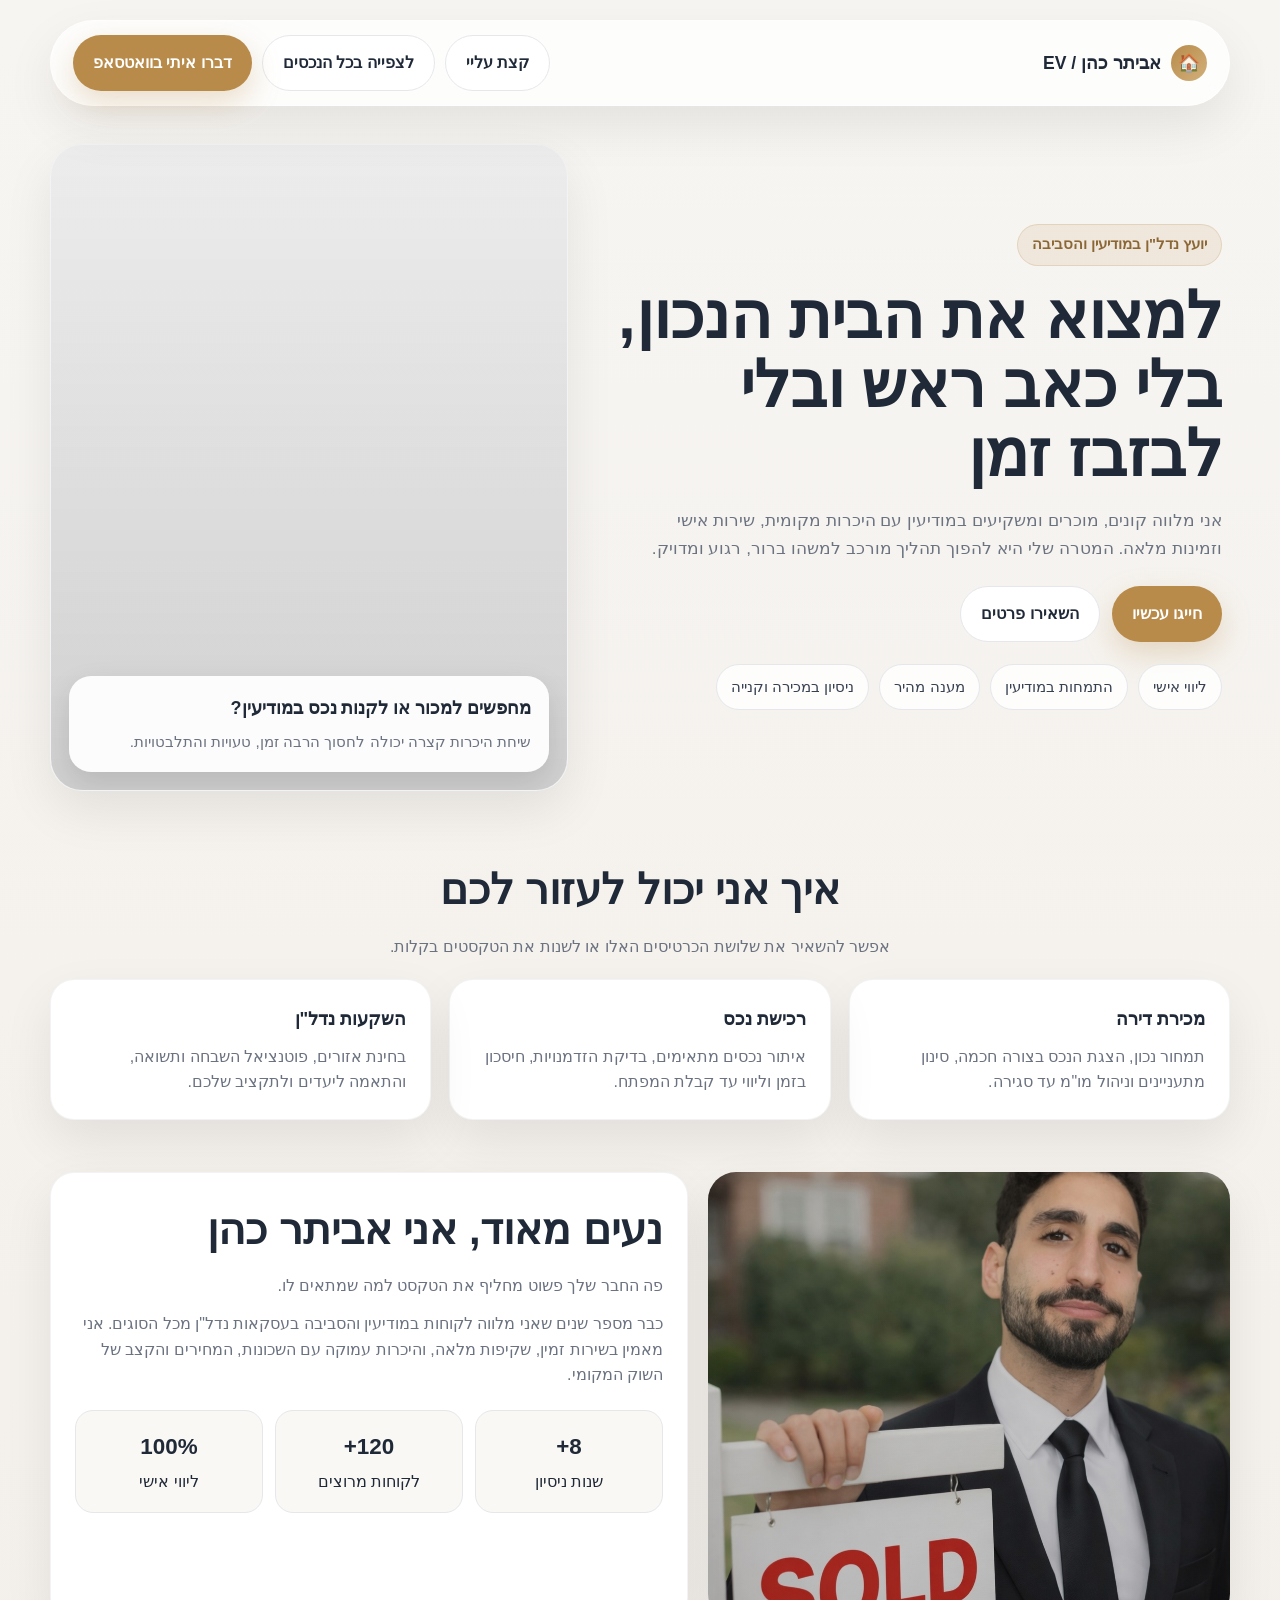
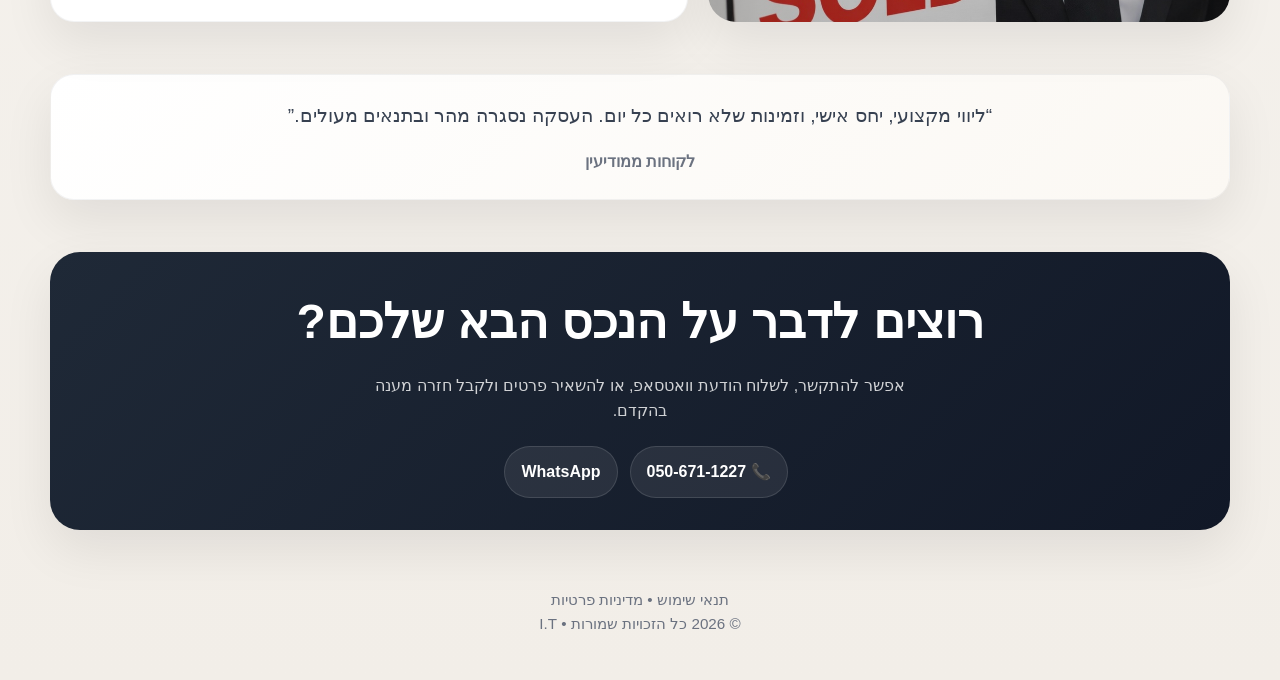
==== index.html @ f3e8a680 "Merge branch 'properties' "merge the properties page with his style"" ====
<!DOCTYPE html>
<html lang="he" dir="rtl">
<head>
  <link rel="stylesheet" href="styles.css">
  <meta charset="UTF-8" />
  <meta name="viewport" content="width=device-width, initial-scale=1.0" />
  <title>אביתר כהן מתווך נדל״ן במודיעין</title>
</head>
<body>
  <header class="topbar">
    <div class="container topbar-inner">
      <div class="brand">
        <div class="brand-badge">🏠</div>
        <span>אביתר כהן / EV</span>
      </div>
      <div class="top-actions">
        <a class="btn btn-secondary" href="#about">קצת עליי</a>
        <a class="btn btn-secondary" href="properties.html">לצפייה בכל הנכסים</a>
        <a class="btn btn-primary" href="https://wa.me/972506711227" target="_blank" rel="noopener">דברו איתי בוואטסאפ</a>
      </div>
    </div>
  </header>

  <main>
    <section class="hero">
      <div class="container hero-grid">
        <div class="hero-copy">
          <div class="eyebrow">יועץ נדל"ן במודיעין והסביבה</div>
          <h1>למצוא את הבית הנכון, בלי כאב ראש ובלי לבזבז זמן</h1>
          <p>
            אני מלווה קונים, מוכרים ומשקיעים במודיעין עם היכרות מקומית, שירות אישי וזמינות מלאה.
            המטרה שלי היא להפוך תהליך מורכב למשהו ברור, רגוע ומדויק.
          </p>
          <div class="hero-actions">
            <a class="btn btn-primary" href="tel:+972506711227">חייגו עכשיו</a>
            <a class="btn btn-secondary" href="#contact">השאירו פרטים</a>
          </div>
          <div class="quick-points">
            <div class="chip">ליווי אישי</div>
            <div class="chip">התמחות במודיעין</div>
            <div class="chip">מענה מהיר</div>
            <div class="chip">ניסיון במכירה וקנייה</div>
          </div>
        </div>

        <div class="hero-card">
          <div class="hero-image">
            <div class="floating-box">
              <strong>מחפשים למכור או לקנות נכס במודיעין?</strong>
              <span>שיחת היכרות קצרה יכולה לחסוך הרבה זמן, טעויות והתלבטויות.</span>
            </div>
          </div>
        </div>
      </div>
    </section>

    <section>
      <div class="container">
        <div class="section-title">
          <h2>איך אני יכול לעזור לכם</h2>
          <p>אפשר להשאיר את שלושת הכרטיסים האלו או לשנות את הטקסטים בקלות.</p>
        </div>
        <div class="cards-3">
          <div class="card">
            <h3>מכירת דירה</h3>
            <p>תמחור נכון, הצגת הנכס בצורה חכמה, סינון מתעניינים וניהול מו"מ עד סגירה.</p>
          </div>
          <div class="card">
            <h3>רכישת נכס</h3>
            <p>איתור נכסים מתאימים, בדיקת הזדמנויות, חיסכון בזמן וליווי עד קבלת המפתח.</p>
          </div>
          <div class="card">
            <h3>השקעות נדל"ן</h3>
            <p>בחינת אזורים, פוטנציאל השבחה ותשואה, והתאמה ליעדים ולתקציב שלכם.</p>
          </div>
        </div>
      </div>
    </section>

    <section id="about">
      <div class="container about">
        <div class="about-photo" aria-label="תמונה אישית של המתווך"></div>
        <div class="card">
          <div class="section-title" style="text-align:right; margin-bottom: 12px;">
            <h2>נעים מאוד, אני אביתר כהן</h2>
            <p>פה החבר שלך פשוט מחליף את הטקסט למה שמתאים לו.</p>
          </div>
          <p style="color: var(--muted); margin: 0;">
            כבר מספר שנים שאני מלווה לקוחות במודיעין והסביבה בעסקאות נדל"ן מכל הסוגים.
            אני מאמין בשירות זמין, שקיפות מלאה, והיכרות עמוקה עם השכונות, המחירים והקצב של השוק המקומי.
          </p>
          <div class="stats">
            <div class="stat">
              <strong>8+</strong>
              <span>שנות ניסיון</span>
            </div>
            <div class="stat">
              <strong>120+</strong>
              <span>לקוחות מרוצים</span>
            </div>
            <div class="stat">
              <strong>100%</strong>
              <span>ליווי אישי</span>
            </div>
          </div>
        </div>
      </div>
    </section>

    <section>
      <div class="container">
        <div class="card testimonial">
          <blockquote>
            “ליווי מקצועי, יחס אישי, וזמינות שלא רואים כל יום. העסקה נסגרה מהר ובתנאים מעולים.”
          </blockquote>
          <cite> לקוחות ממודיעין</cite>
        </div>
      </div>
    </section>

    <section id="contact">
      <div class="container">
        <div class="cta">
          <h2 style="margin:0; font-size: clamp(1.8rem, 4vw, 3rem);">רוצים לדבר על הנכס הבא שלכם?</h2>
          <p>
            אפשר להתקשר, לשלוח הודעת וואטסאפ, או להשאיר פרטים ולקבל חזרה מענה בהקדם.
          </p>
          <div class="contact-row">
            <a class="contact-pill" href="tel:+972506711227">📞 050-671-1227</a>
            <a class="contact-pill" href="https://wa.me/972506711227" target="_blank" rel="noopener"> WhatsApp</a>
            <a href="https://web.whatsapp.com/"><i class="bi bi-whatsapp"></i></a>
          </div>
        </div>
      </div>
    </section>
  </main>

  <footer>
    <div class="footer-links">
    <a href="terms.html">תנאי שימוש</a> • 
    <a href="privacy.html">מדיניות פרטיות</a>
  </div>
    © 2026 כל הזכויות שמורות • I.T
  </footer>
</body>
</html>
---- styles.css ----
:root {
      --bg: #f7f5f2;
      --surface: #ffffff;
      --text: #1f2937;
      --muted: #6b7280;
      --accent: #b88b4a;
      --accent-dark: #8b6736;
      --line: #e5e7eb;
      --shadow: 0 20px 50px rgba(0,0,0,0.08);
      --radius: 24px;
      --max: 1180px;
    }

    * { box-sizing: border-box; }

    body {
      margin: 0;
      font-family: Arial, Helvetica, sans-serif;
      background: linear-gradient(180deg, #f7f5f2 0%, #f2eee8 100%);
      color: var(--text);
      line-height: 1.6;
    }

    a { text-decoration: none; color: inherit; }
    img { max-width: 100%; display: block; }

    .container {
      width: min(calc(100% - 32px), var(--max));
      margin: 0 auto;
    }

    .topbar {
      padding: 20px 0;
    }

    .topbar-inner {
      background: rgba(255,255,255,0.75);
      backdrop-filter: blur(8px);
      border: 1px solid rgba(255,255,255,0.6);
      box-shadow: var(--shadow);
      border-radius: 999px;
      padding: 14px 22px;
      display: flex;
      align-items: center;
      justify-content: space-between;
      gap: 16px;
    }

    .brand {
      font-size: 1.1rem;
      font-weight: 700;
      display: flex;
      align-items: center;
      gap: 10px;
    }

    .brand-badge {
      width: 36px;
      height: 36px;
      border-radius: 50%;
      background: linear-gradient(135deg, var(--accent), #d2b07b);
      display: grid;
      place-items: center;
      color: white;
      font-weight: 700;
    }

    .top-actions {
      display: flex;
      gap: 10px;
      flex-wrap: wrap;
    }

    .btn {
      display: inline-flex;
      align-items: center;
      justify-content: center;
      border-radius: 999px;
      padding: 14px 20px;
      font-weight: 700;
      transition: 0.2s ease;
      border: none;
      cursor: pointer;
    }

    .btn-primary {
      background: var(--accent);
      color: white;
      box-shadow: 0 12px 30px rgba(184,139,74,0.28);
    }

    .btn-primary:hover { background: var(--accent-dark); }

    .btn-secondary {
      background: white;
      color: var(--text);
      border: 1px solid var(--line);
    }

    .hero {
      padding: 18px 0 40px;
    }

    .hero-grid {
      display: grid;
      grid-template-columns: 1.1fr 0.9fr;
      gap: 28px;
      align-items: center;
    }

    .hero-copy {
      padding: 24px 8px;
    }

    .eyebrow {
      display: inline-block;
      background: rgba(184,139,74,0.12);
      color: var(--accent-dark);
      border: 1px solid rgba(184,139,74,0.22);
      border-radius: 999px;
      padding: 8px 14px;
      font-size: 0.92rem;
      font-weight: 700;
      margin-bottom: 16px;
    }

    h1 {
      font-size: clamp(2.1rem, 5vw, 4.5rem);
      line-height: 1.08;
      margin: 0 0 18px;
    }

    .hero-copy p {
      font-size: 1.08rem;
      color: var(--muted);
      margin: 0 0 24px;
      max-width: 60ch;
    }

    .hero-actions {
      display: flex;
      gap: 12px;
      flex-wrap: wrap;
      margin-bottom: 22px;
    }

    .quick-points {
      display: flex;
      flex-wrap: wrap;
      gap: 10px;
    }

    .chip {
      background: rgba(255,255,255,0.85);
      border: 1px solid var(--line);
      border-radius: 999px;
      padding: 10px 14px;
      font-size: 0.95rem;
      color: #374151;
    }

    .hero-card {
      background: var(--surface);
      border-radius: 32px;
      overflow: hidden;
      box-shadow: var(--shadow);
      border: 1px solid rgba(17,24,39,0.05);
    }

    .hero-image {
      aspect-ratio: 4 / 5;
      background:
        linear-gradient(rgba(20,20,20,0.08), rgba(20,20,20,0.2)),
        url('https://images.unsplash.com/photo-1560518883-ce09059eeffa?auto=format&fit=crop&w=1200&q=80') center/cover;
      position: relative;
    }

    .floating-box {
      position: absolute;
      left: 18px;
      bottom: 18px;
      right: 18px;
      background: rgba(255,255,255,0.92);
      backdrop-filter: blur(8px);
      border-radius: 22px;
      padding: 18px;
      box-shadow: 0 12px 30px rgba(0,0,0,0.12);
    }

    .floating-box strong {
      display: block;
      font-size: 1.12rem;
      margin-bottom: 6px;
    }

    .floating-box span {
      color: var(--muted);
      font-size: 0.96rem;
    }

    section {
      padding: 26px 0;
    }

    .section-title {
      text-align: center;
      margin-bottom: 20px;
    }

    .section-title h2 {
      font-size: clamp(1.6rem, 4vw, 2.6rem);
      margin: 0 0 10px;
    }

    .section-title p {
      margin: 0;
      color: var(--muted);
    }

    .cards-3 {
      display: grid;
      grid-template-columns: repeat(3, 1fr);
      gap: 18px;
    }

    .card {
      background: var(--surface);
      border-radius: var(--radius);
      padding: 24px;
      border: 1px solid rgba(17,24,39,0.05);
      box-shadow: var(--shadow);
    }

    .card h3 {
      margin: 0 0 10px;
      font-size: 1.15rem;
    }

    .card p {
      margin: 0;
      color: var(--muted);
    }

    .about {
      display: grid;
      grid-template-columns: 0.9fr 1.1fr;
      gap: 20px;
      align-items: stretch;
    }

    .about-photo {
      min-height: 450px;
      border-radius: 28px;
      overflow: hidden;
      background:
        linear-gradient(rgba(20,20,20,0.12), rgba(20,20,20,0.22)),
        url('./EV-pic.jpg') center/cover;
      box-shadow: var(--shadow);
    }

    .stats {
      display: grid;
      grid-template-columns: repeat(3, 1fr);
      gap: 12px;
      margin-top: 22px;
    }

    .stat {
      background: #faf8f5;
      border: 1px solid var(--line);
      border-radius: 18px;
      padding: 18px;
      text-align: center;
    }

    .stat strong {
      display: block;
      font-size: 1.4rem;
      margin-bottom: 4px;
    }

    .testimonial {
      background: linear-gradient(135deg, #ffffff 0%, #fbf8f3 100%);
      text-align: center;
    }

    .testimonial blockquote {
      margin: 0;
      font-size: 1.2rem;
      line-height: 1.8;
      color: #374151;
    }

    .testimonial cite {
      display: block;
      margin-top: 16px;
      color: var(--muted);
      font-style: normal;
      font-weight: 700;
    }

    .cta {
      padding: 32px;
      border-radius: 30px;
      background: linear-gradient(135deg, #1f2937 0%, #111827 100%);
      color: white;
      box-shadow: var(--shadow);
      text-align: center;
    }

    .cta p {
      color: rgba(255,255,255,0.8);
      max-width: 60ch;
      margin: 12px auto 0;
    }

    .contact-row {
      display: flex;
      justify-content: center;
      gap: 12px;
      flex-wrap: wrap;
      margin-top: 22px;
    }

    .contact-pill {
      background: rgba(255,255,255,0.08);
      color: white;
      border: 1px solid rgba(255,255,255,0.12);
      border-radius: 999px;
      padding: 12px 16px;
      font-weight: 700;
    }

    footer {
      text-align: center;
      padding: 32px 16px 44px;
      color: var(--muted);
      font-size: 0.95rem;
    }

    @media (max-width: 980px) {
      .hero-grid,
      .about,
      .cards-3 {
        grid-template-columns: 1fr;
      }

      .stats {
        grid-template-columns: 1fr;
      }

      .hero-copy {
        padding-top: 0;
      }
    }

    @media (max-width: 640px) {
      .topbar-inner {
        border-radius: 24px;
        flex-direction: column;
        align-items: stretch;
      }

      .top-actions,
      .hero-actions {
        flex-direction: column;
      }

      .btn { width: 100%; }

      h1 {
        font-size: 2.2rem;
      }

      .card,
      .cta {
        padding: 20px;
      }
    }
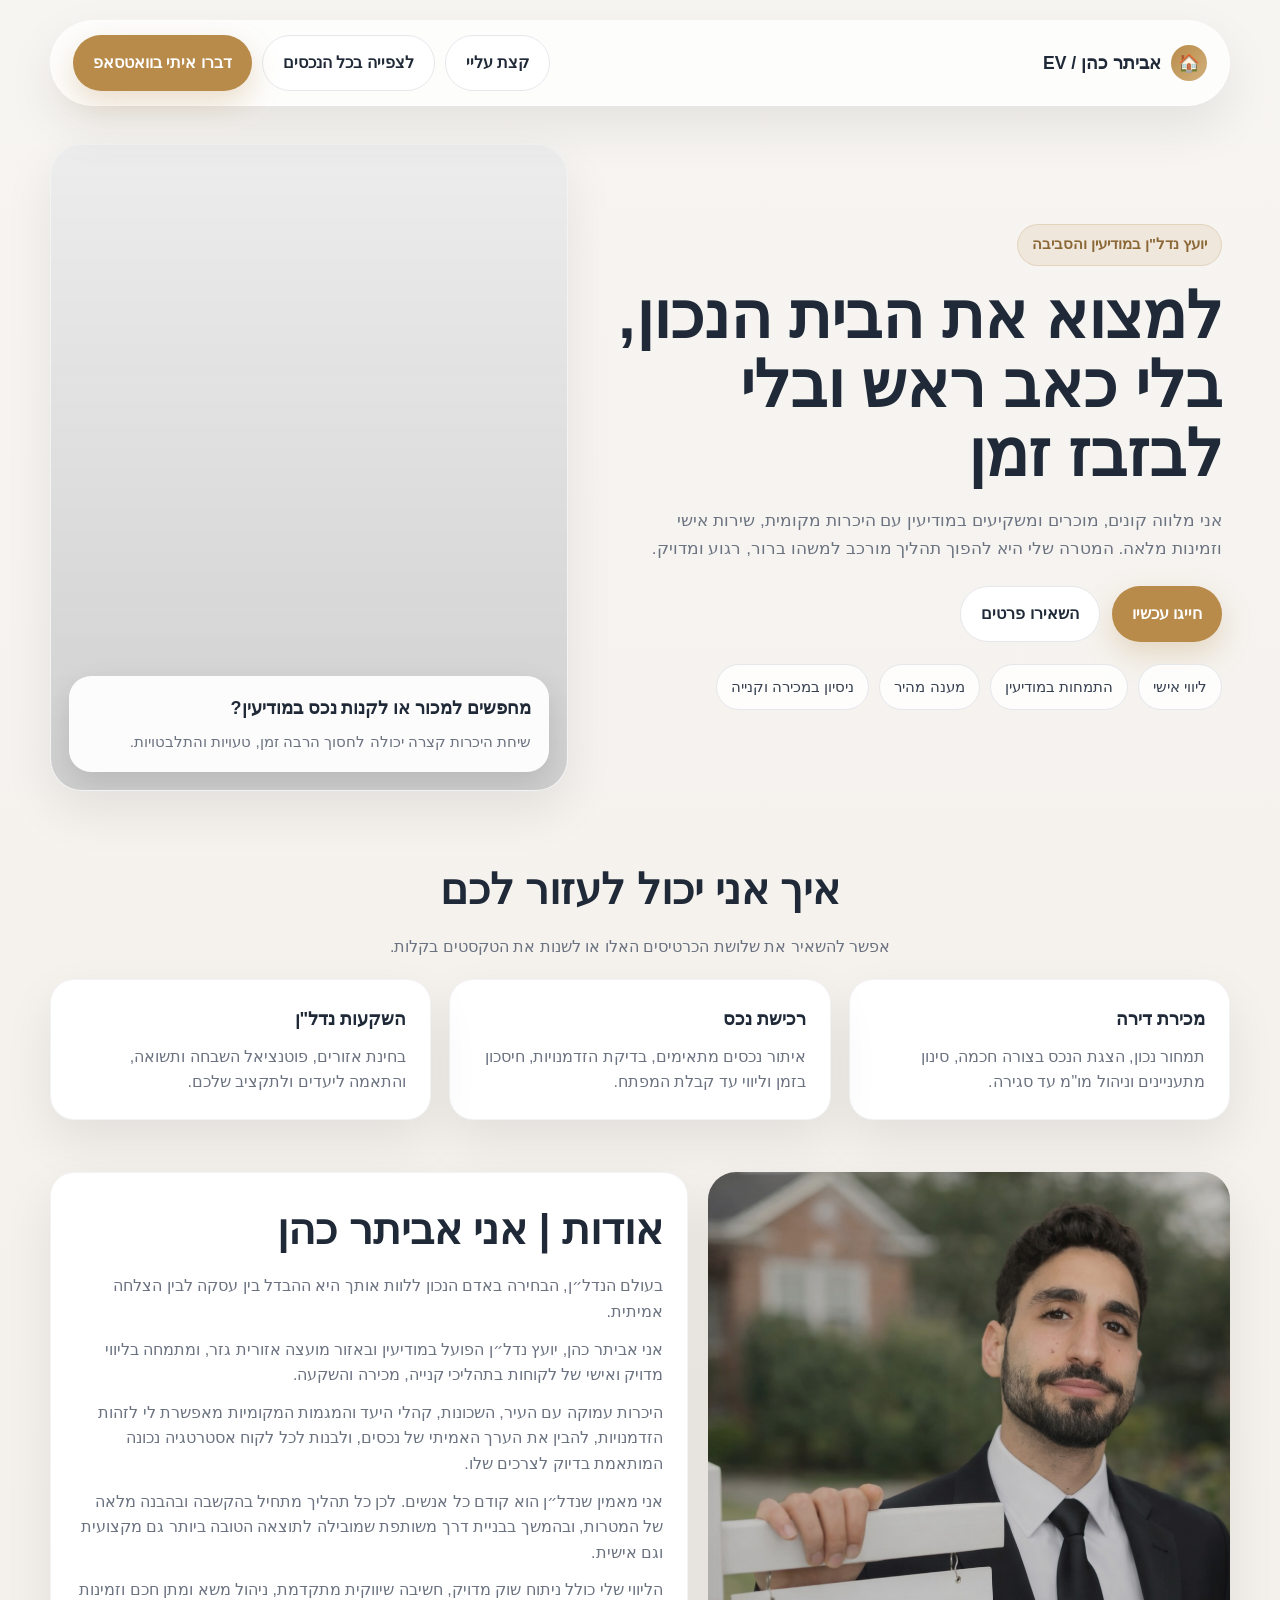
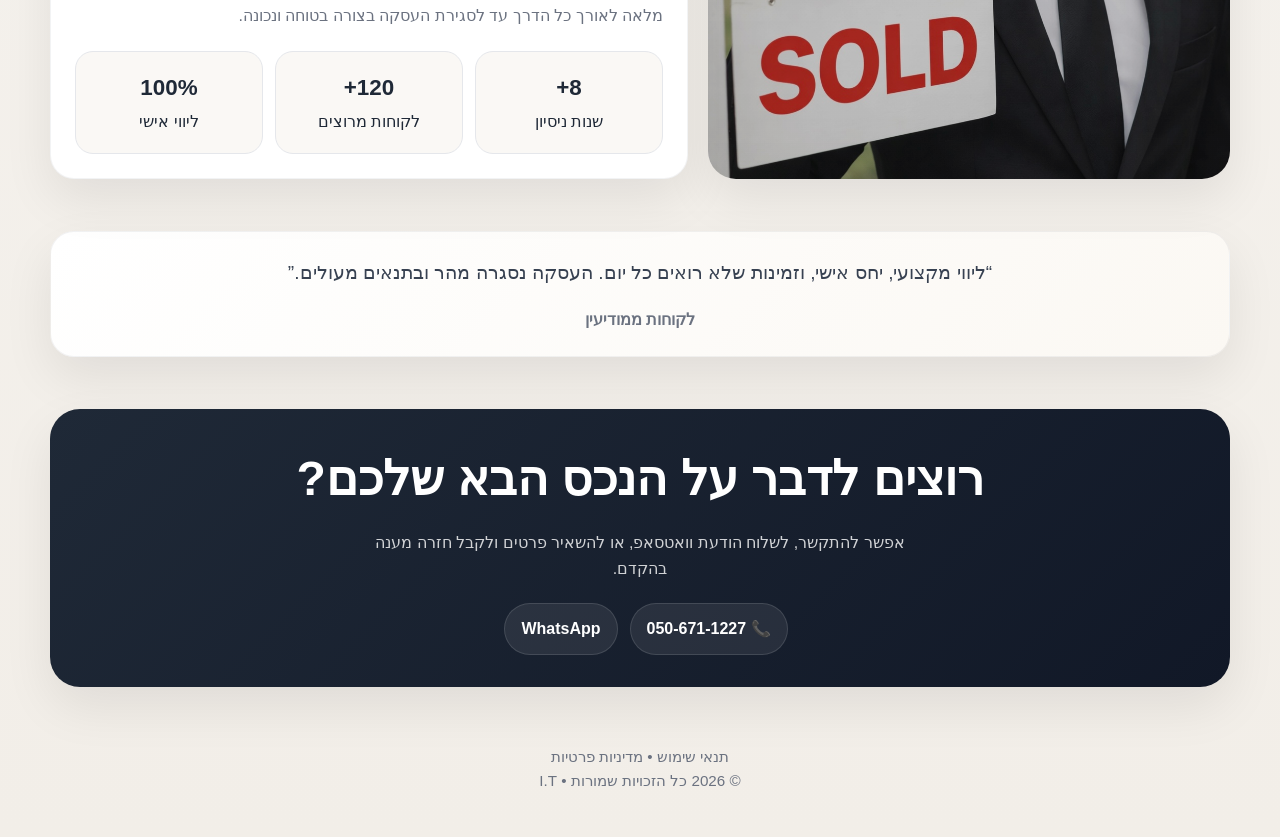
==== commit 7de19cbe: "Change the about me" ====
--- a/index.html
+++ b/index.html
@@ -82,12 +82,22 @@
         <div class="about-photo" aria-label="תמונה אישית של המתווך"></div>
         <div class="card">
           <div class="section-title" style="text-align:right; margin-bottom: 12px;">
-            <h2>נעים מאוד, אני אביתר כהן</h2>
-            <p>פה החבר שלך פשוט מחליף את הטקסט למה שמתאים לו.</p>
+            <h2>אודות | אני אביתר כהן</h2>
+            <p>בעולם הנדל״ן, הבחירה באדם הנכון ללוות אותך היא ההבדל בין עסקה לבין הצלחה אמיתית.</p>
           </div>
-          <p style="color: var(--muted); margin: 0;">
-            כבר מספר שנים שאני מלווה לקוחות במודיעין והסביבה בעסקאות נדל"ן מכל הסוגים.
-            אני מאמין בשירות זמין, שקיפות מלאה, והיכרות עמוקה עם השכונות, המחירים והקצב של השוק המקומי.
+          <p style="color: var(--muted); margin-bottom: 12px;">
+            אני אביתר כהן, יועץ נדל״ן הפועל במודיעין ובאזור מועצה אזורית גזר, ומתמחה בליווי מדויק ואישי של לקוחות בתהליכי קנייה, מכירה והשקעה.
+          </p>
+          <p style="color: var(--muted); margin-bottom: 12px;">
+            היכרות עמוקה עם העיר, השכונות, קהלי היעד והמגמות המקומיות מאפשרת לי לזהות הזדמנויות, להבין את הערך האמיתי של נכסים, ולבנות לכל לקוח אסטרטגיה נכונה המותאמת בדיוק לצרכים שלו.
+
+          </p>
+          <p style="color: var(--muted); margin-bottom: 12px;">
+           אני מאמין שנדל״ן הוא קודם כל אנשים.
+לכן כל תהליך מתחיל בהקשבה ובהבנה מלאה של המטרות, ובהמשך בבניית דרך משותפת שמובילה לתוצאה הטובה ביותר גם מקצועית וגם אישית. 
+          </p>
+          <p>
+           הליווי שלי כולל ניתוח שוק מדויק, חשיבה שיווקית מתקדמת, ניהול משא ומתן חכם וזמינות מלאה לאורך כל הדרך עד לסגירת העסקה בצורה בטוחה ונכונה. 
           </p>
           <div class="stats">
             <div class="stat">
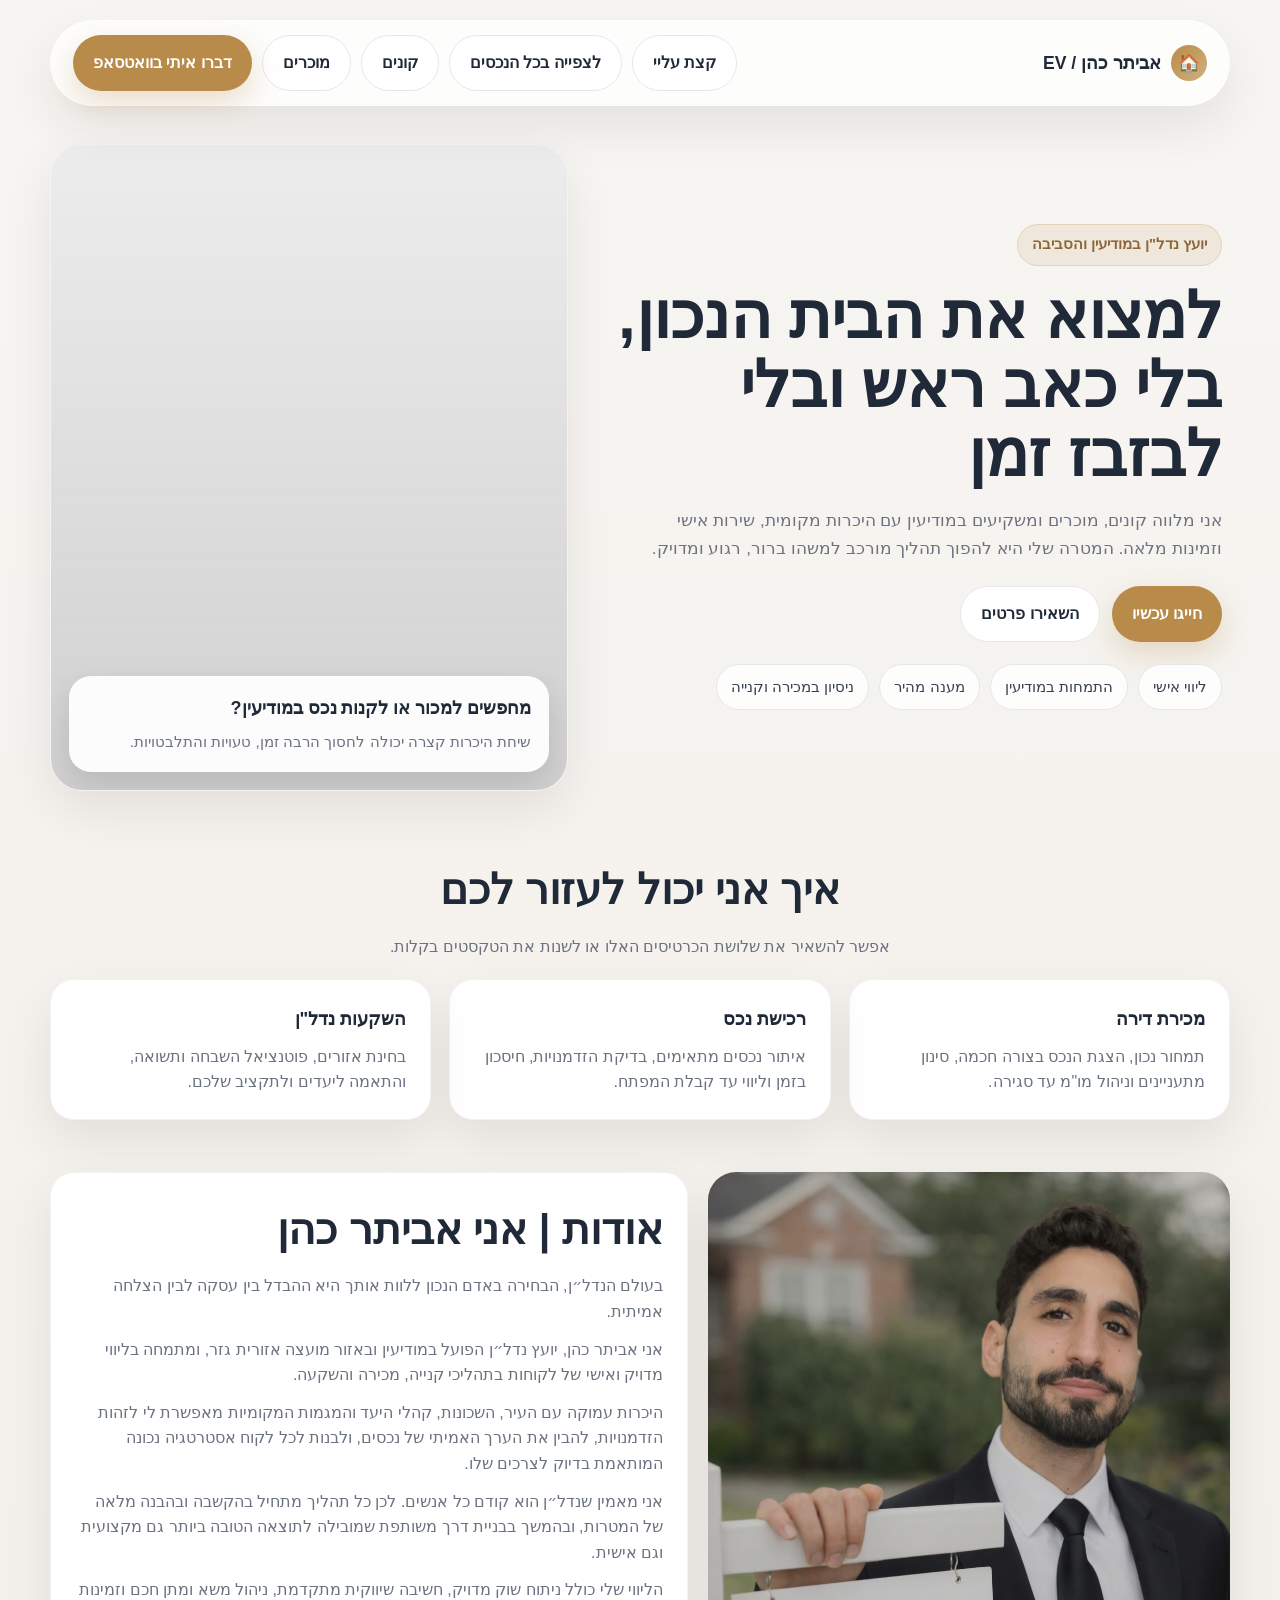
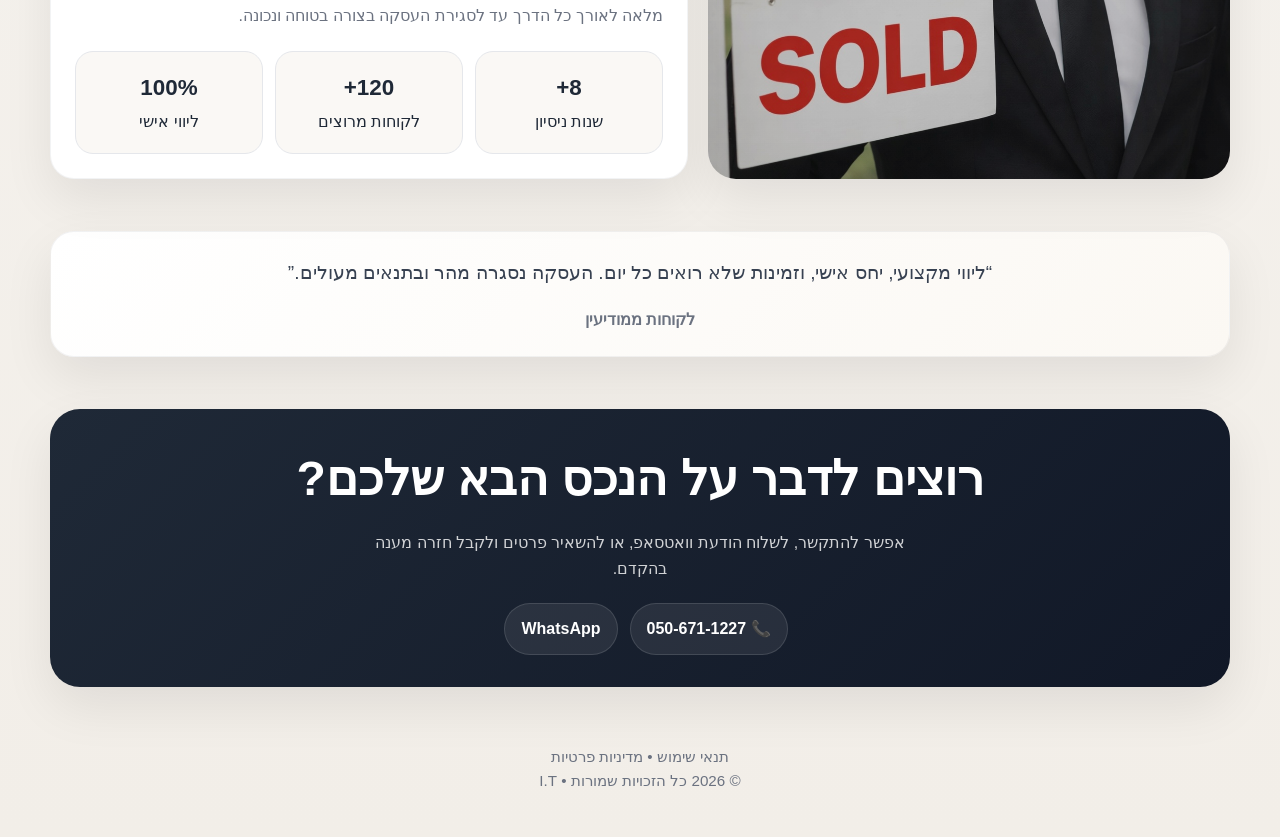
==== commit fc26bc94: "Add buyers and sellers pages and fix the top bar" ====
--- a/index.html
+++ b/index.html
@@ -16,6 +16,8 @@
       <div class="top-actions">
         <a class="btn btn-secondary" href="#about">קצת עליי</a>
         <a class="btn btn-secondary" href="properties.html">לצפייה בכל הנכסים</a>
+        <a class="btn btn-secondary" href="buyers.html">קונים</a>
+        <a class="btn btn-secondary" href="sellers.html">מוכרים</a>
         <a class="btn btn-primary" href="https://wa.me/972506711227" target="_blank" rel="noopener">דברו איתי בוואטסאפ</a>
       </div>
     </div>
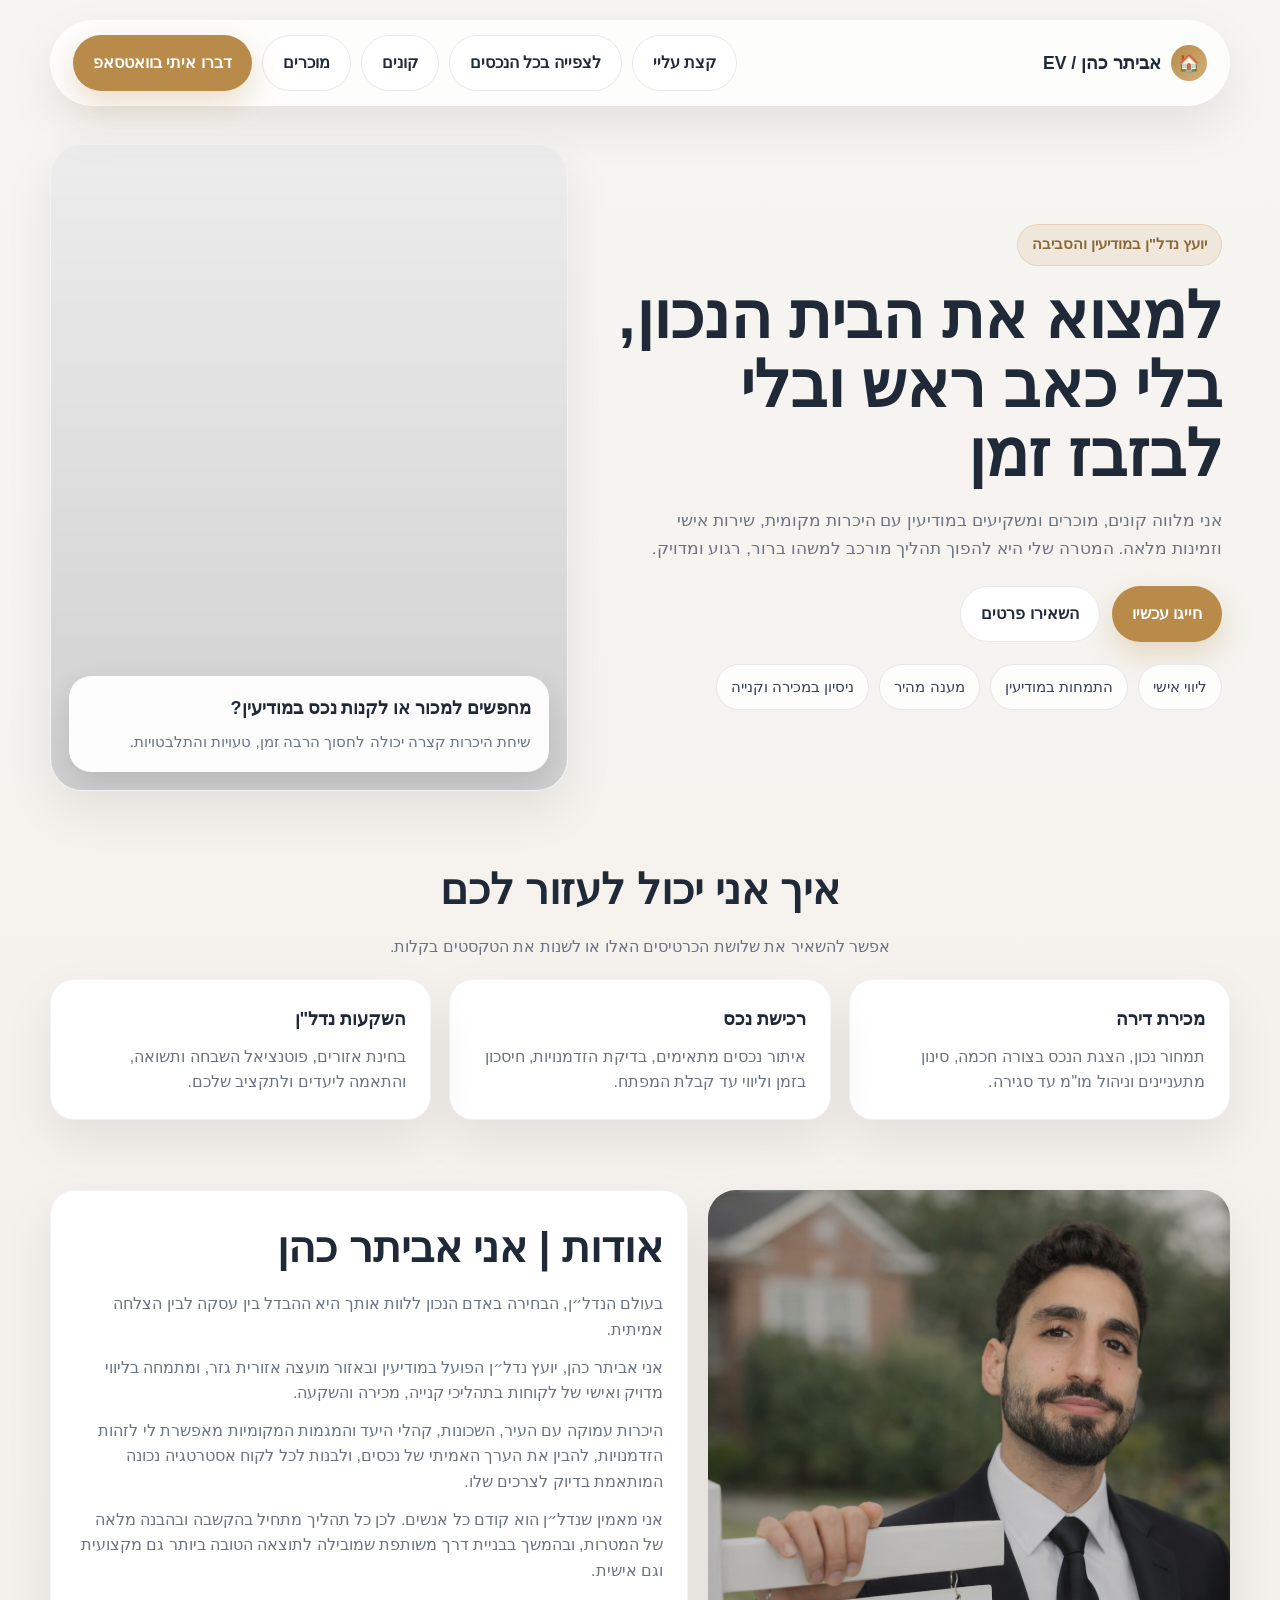
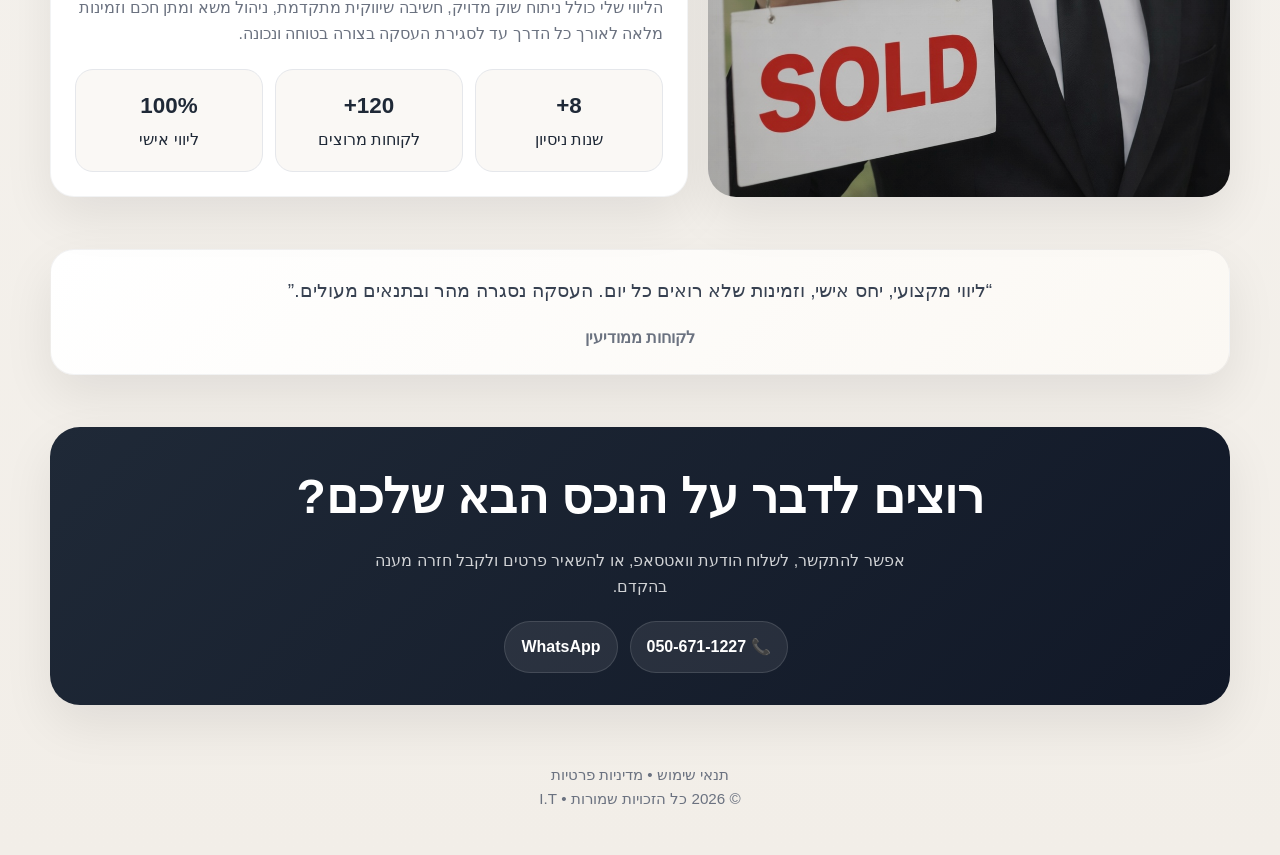
==== commit dd828ad3: "create buttons for buy & sell pages" ====
--- a/index.html
+++ b/index.html
@@ -64,17 +64,23 @@
         </div>
         <div class="cards-3">
           <div class="card">
+            <a href="buyers.html">
             <h3>מכירת דירה</h3>
             <p>תמחור נכון, הצגת הנכס בצורה חכמה, סינון מתעניינים וניהול מו"מ עד סגירה.</p>
+            </a>
           </div>
           <div class="card">
+            <a href="sellers.html">
             <h3>רכישת נכס</h3>
             <p>איתור נכסים מתאימים, בדיקת הזדמנויות, חיסכון בזמן וליווי עד קבלת המפתח.</p>
+            </a>
           </div>
           <div class="card">
+            <a href="buyers.html">
             <h3>השקעות נדל"ן</h3>
             <p>בחינת אזורים, פוטנציאל השבחה ותשואה, והתאמה ליעדים ולתקציב שלכם.</p>
           </div>
+          </a>
         </div>
       </div>
     </section>
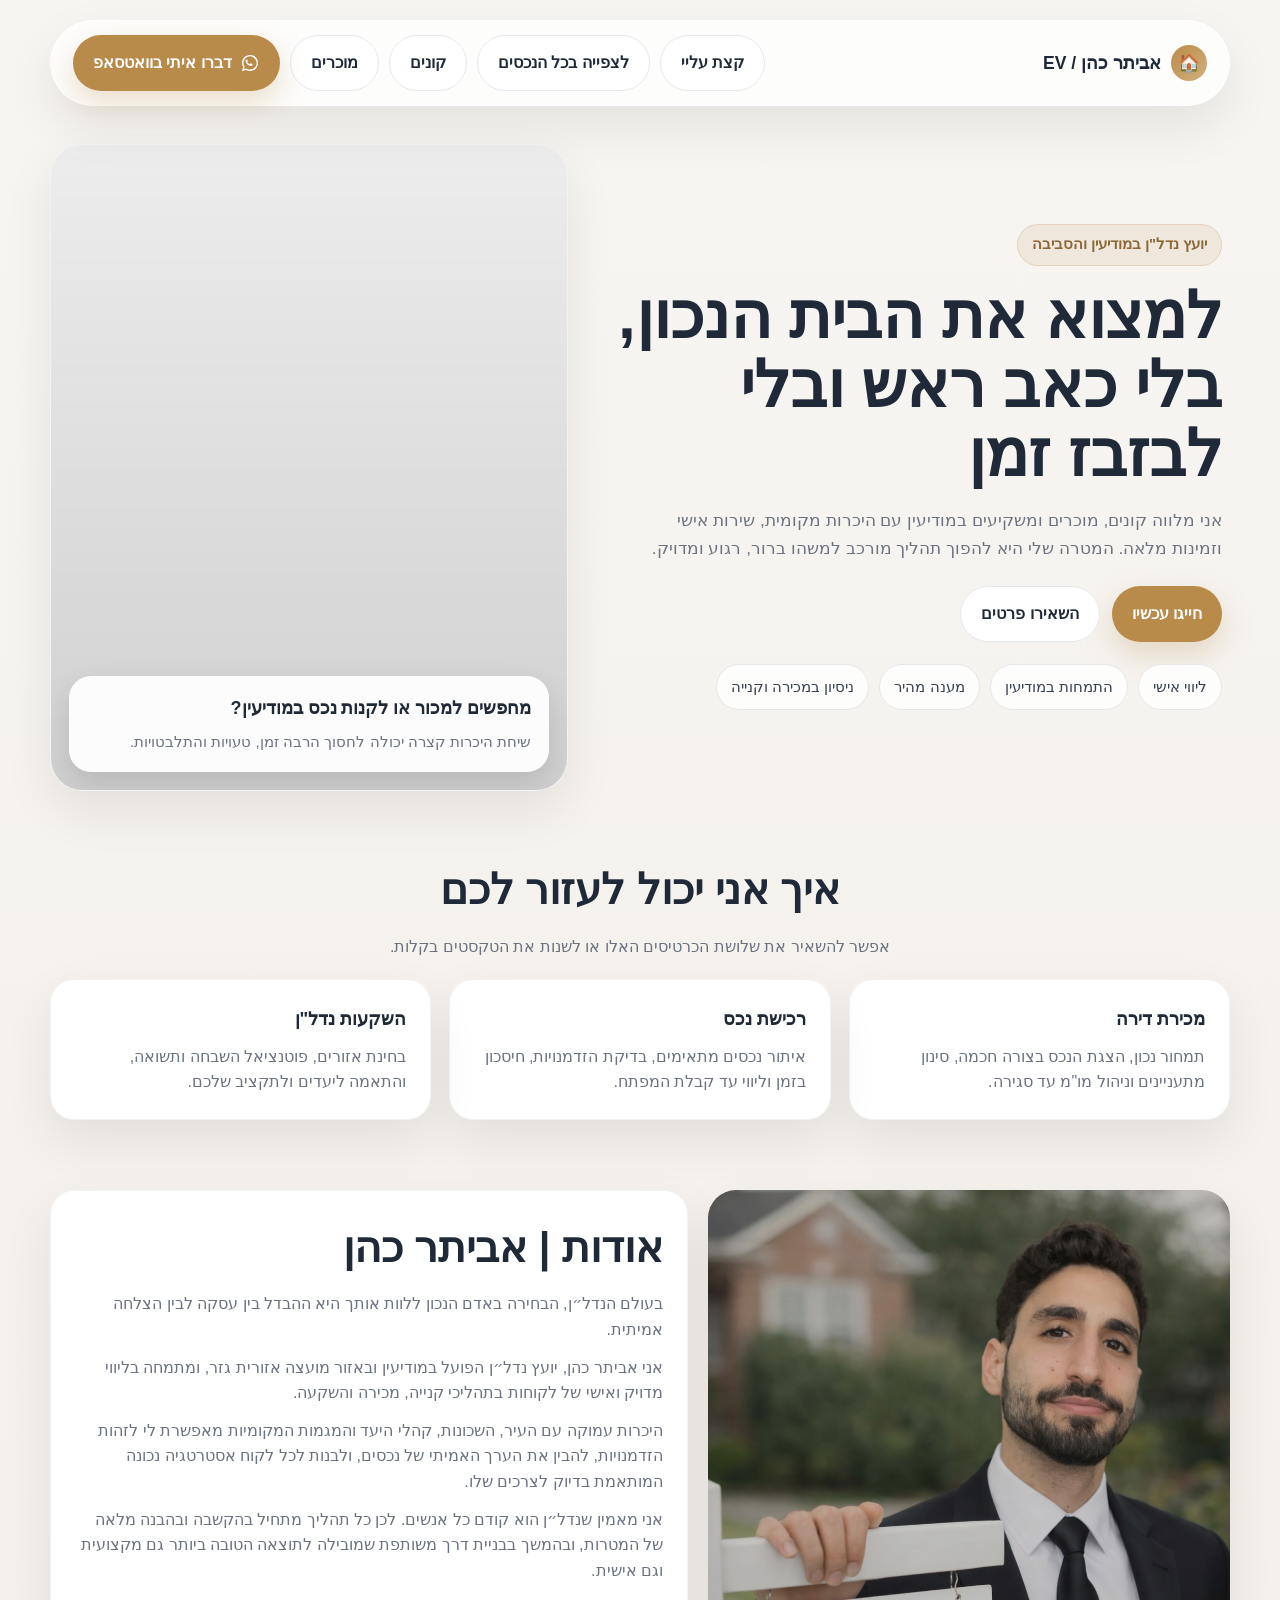
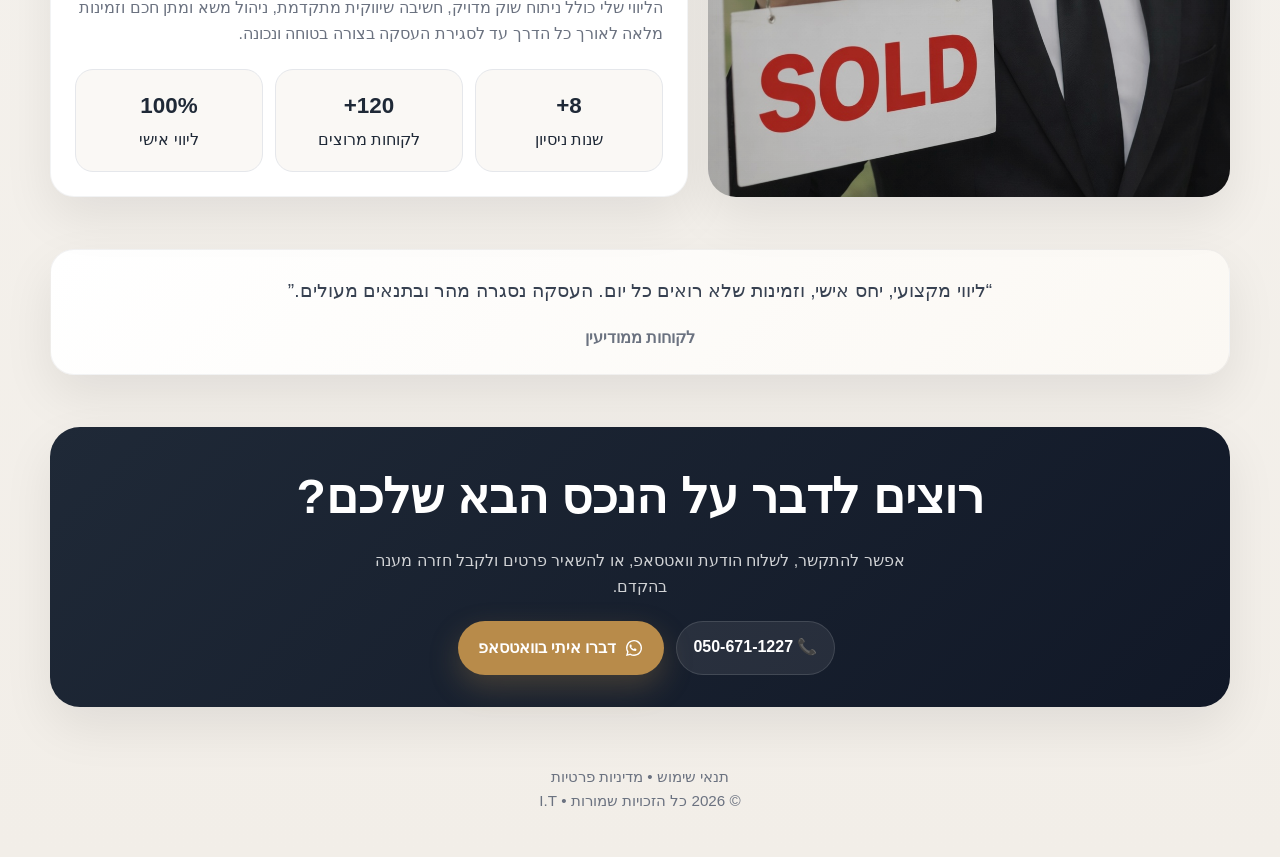
==== commit 46ad3ff7: "add whatsapp icon & change the display in properties" ====
--- a/index.html
+++ b/index.html
@@ -10,7 +10,7 @@
   <header class="topbar">
     <div class="container topbar-inner">
       <div class="brand">
-        <div class="brand-badge">🏠</div>
+        <div class="brand-badge"><a href="index.html">🏠</a></div>
         <span>אביתר כהן / EV</span>
       </div>
       <div class="top-actions">
@@ -18,7 +18,14 @@
         <a class="btn btn-secondary" href="properties.html">לצפייה בכל הנכסים</a>
         <a class="btn btn-secondary" href="buyers.html">קונים</a>
         <a class="btn btn-secondary" href="sellers.html">מוכרים</a>
-        <a class="btn btn-primary" href="https://wa.me/972506711227" target="_blank" rel="noopener">דברו איתי בוואטסאפ</a>
+        <a class="btn btn-primary whatsapp-btn" href="https://wa.me/972506711227" target="_blank" rel="noopener">
+        <svg class="whatsapp-icon" viewBox="0 0 32 32" aria-hidden="true">
+        <path d="M19.11 17.38c-.27-.14-1.58-.78-1.82-.87-.24-.09-.42-.14-.59.14-.17.27-.68.87-.83 1.05-.15.18-.3.2-.57.07-.27-.14-1.12-.41-2.14-1.3-.79-.7-1.33-1.56-1.49-1.83-.15-.27-.02-.41.11-.54.12-.12.27-.3.41-.45.14-.15.18-.27.27-.45.09-.18.05-.34-.02-.48-.07-.14-.59-1.43-.81-1.96-.21-.5-.43-.43-.59-.44h-.5c-.18 0-.48.07-.73.34-.25.27-.96.94-.96 2.3 0 1.35.99 2.66 1.13 2.84.14.18 1.95 2.97 4.72 4.16.66.29 1.18.46 1.59.59.67.21 1.27.18 1.75.11.53-.08 1.58-.64 1.8-1.26.22-.62.22-1.15.15-1.26-.07-.11-.24-.18-.5-.32z"/>
+        <path d="M16.03 3.2c-7.07 0-12.8 5.73-12.8 12.8 0 2.26.59 4.47 1.72 6.42L3.2 28.8l6.54-1.71a12.73 12.73 0 0 0 6.29 1.61h.01c7.07 0 12.8-5.73 12.8-12.8S23.1 3.2 16.03 3.2zm0 23.36h-.01a10.55 10.55 0 0 1-5.38-1.47l-.39-.23-3.88 1.01 1.04-3.78-.25-.39a10.6 10.6 0 1 1 8.87 4.86z"/>
+        </svg>
+        <span>דברו איתי בוואטסאפ</span>
+        </a>
+        
       </div>
     </div>
   </header>
@@ -90,7 +97,7 @@
         <div class="about-photo" aria-label="תמונה אישית של המתווך"></div>
         <div class="card">
           <div class="section-title" style="text-align:right; margin-bottom: 12px;">
-            <h2>אודות | אני אביתר כהן</h2>
+            <h2>אודות | אביתר כהן</h2>
             <p>בעולם הנדל״ן, הבחירה באדם הנכון ללוות אותך היא ההבדל בין עסקה לבין הצלחה אמיתית.</p>
           </div>
           <p style="color: var(--muted); margin-bottom: 12px;">
@@ -145,7 +152,13 @@
           </p>
           <div class="contact-row">
             <a class="contact-pill" href="tel:+972506711227">📞 050-671-1227</a>
-            <a class="contact-pill" href="https://wa.me/972506711227" target="_blank" rel="noopener"> WhatsApp</a>
+            <a class="btn btn-primary whatsapp-btn" href="https://wa.me/972506711227" target="_blank" rel="noopener">
+            <svg class="whatsapp-icon" viewBox="0 0 32 32" aria-hidden="true">
+            <path d="M19.11 17.38c-.27-.14-1.58-.78-1.82-.87-.24-.09-.42-.14-.59.14-.17.27-.68.87-.83 1.05-.15.18-.3.2-.57.07-.27-.14-1.12-.41-2.14-1.3-.79-.7-1.33-1.56-1.49-1.83-.15-.27-.02-.41.11-.54.12-.12.27-.3.41-.45.14-.15.18-.27.27-.45.09-.18.05-.34-.02-.48-.07-.14-.59-1.43-.81-1.96-.21-.5-.43-.43-.59-.44h-.5c-.18 0-.48.07-.73.34-.25.27-.96.94-.96 2.3 0 1.35.99 2.66 1.13 2.84.14.18 1.95 2.97 4.72 4.16.66.29 1.18.46 1.59.59.67.21 1.27.18 1.75.11.53-.08 1.58-.64 1.8-1.26.22-.62.22-1.15.15-1.26-.07-.11-.24-.18-.5-.32z"/>
+            <path d="M16.03 3.2c-7.07 0-12.8 5.73-12.8 12.8 0 2.26.59 4.47 1.72 6.42L3.2 28.8l6.54-1.71a12.73 12.73 0 0 0 6.29 1.61h.01c7.07 0 12.8-5.73 12.8-12.8S23.1 3.2 16.03 3.2zm0 23.36h-.01a10.55 10.55 0 0 1-5.38-1.47l-.39-.23-3.88 1.01 1.04-3.78-.25-.39a10.6 10.6 0 1 1 8.87 4.86z"/>
+            </svg>
+            <span>דברו איתי בוואטסאפ</span>
+            </a>
             <a href="https://web.whatsapp.com/"><i class="bi bi-whatsapp"></i></a>
           </div>
         </div>
--- a/styles.css
+++ b/styles.css
@@ -376,4 +376,16 @@
       .cta {
         padding: 20px;
       }
-    }+    }
+    .whatsapp-btn {
+  display: inline-flex;
+  align-items: center;
+  gap: 8px;
+}
+
+.whatsapp-icon {
+  width: 20px;
+  height: 20px;
+  fill: currentColor;
+  flex-shrink: 0;
+}
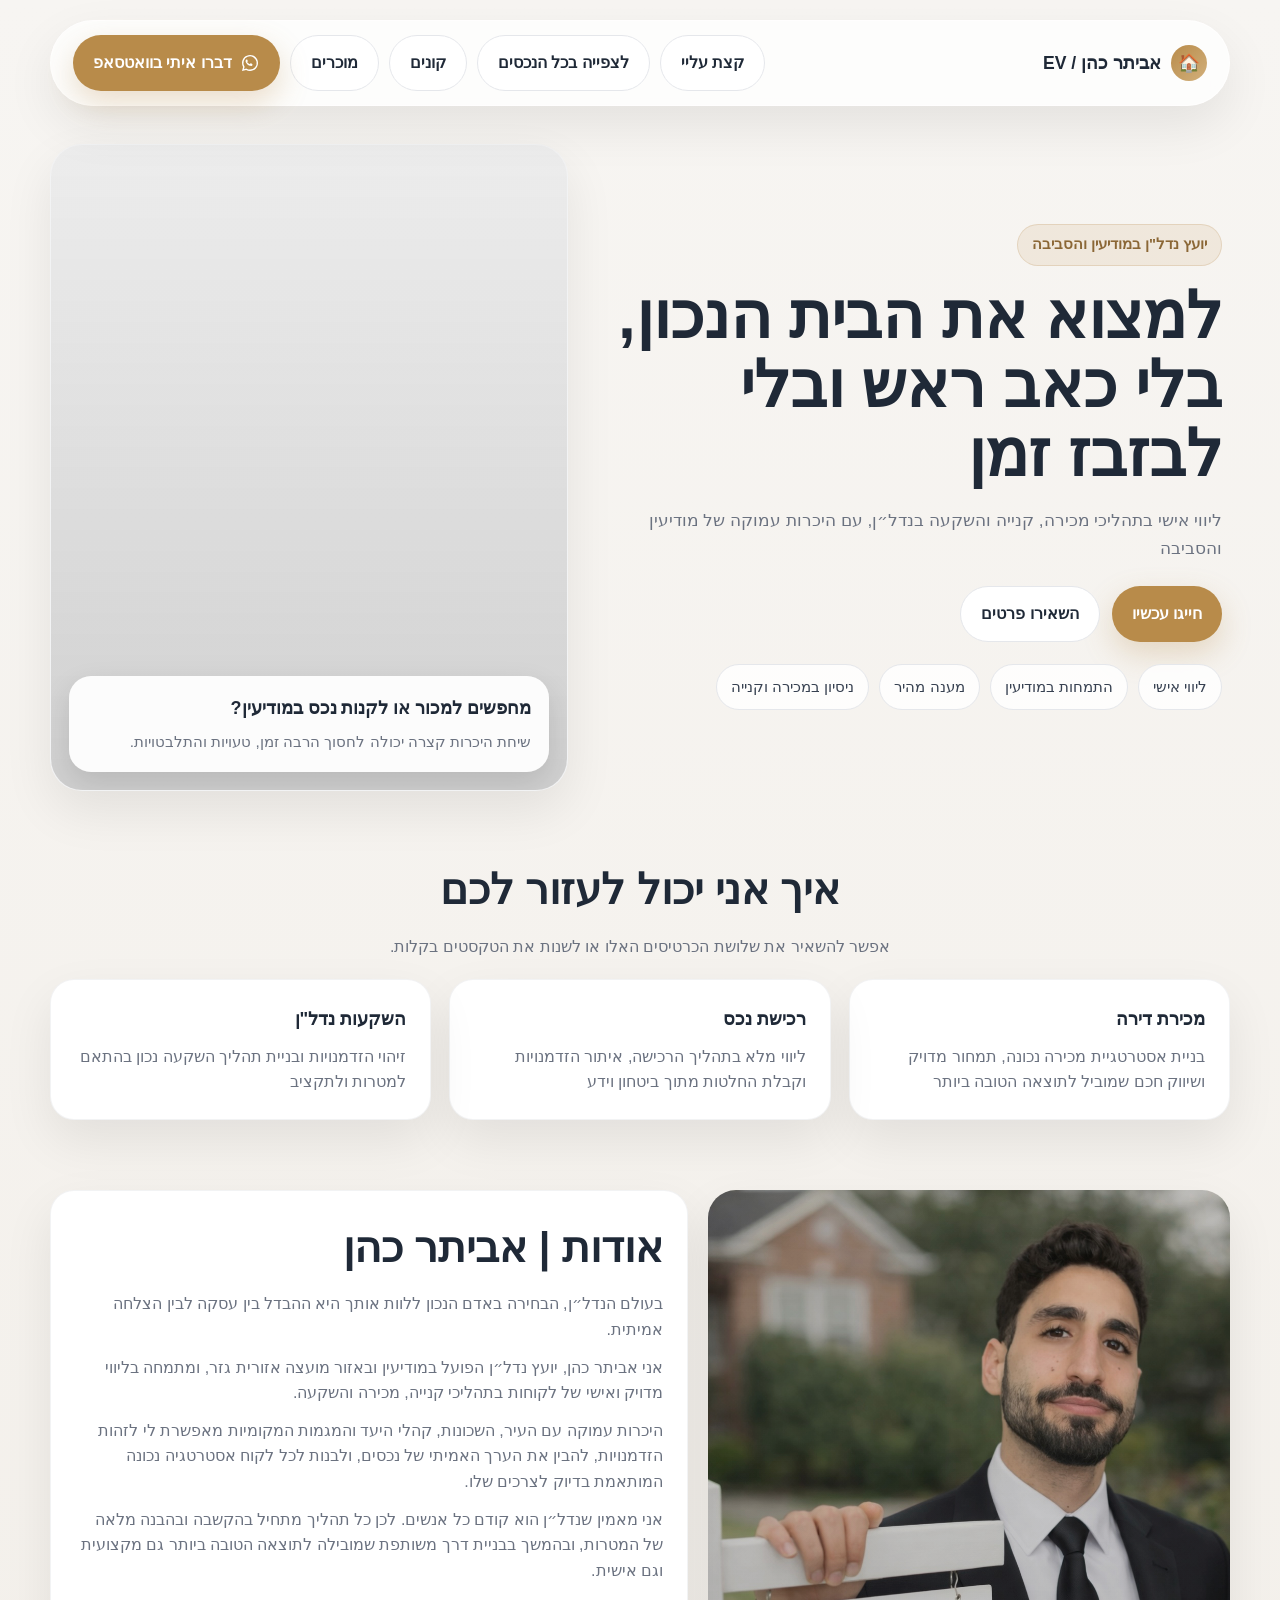
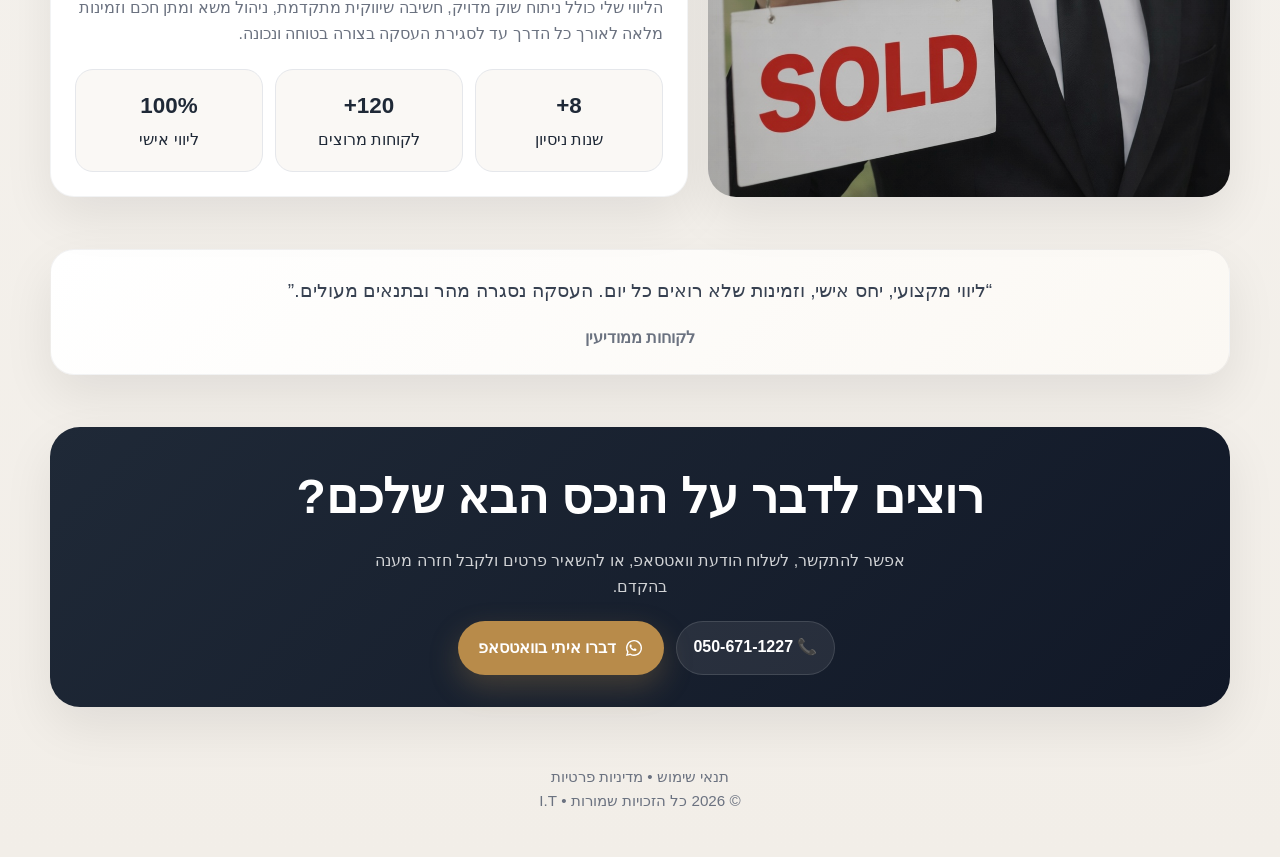
==== commit c2baf210: "fix text" ====
--- a/index.html
+++ b/index.html
@@ -37,8 +37,7 @@
           <div class="eyebrow">יועץ נדל"ן במודיעין והסביבה</div>
           <h1>למצוא את הבית הנכון, בלי כאב ראש ובלי לבזבז זמן</h1>
           <p>
-            אני מלווה קונים, מוכרים ומשקיעים במודיעין עם היכרות מקומית, שירות אישי וזמינות מלאה.
-            המטרה שלי היא להפוך תהליך מורכב למשהו ברור, רגוע ומדויק.
+            ליווי אישי בתהליכי מכירה, קנייה והשקעה בנדל״ן, עם היכרות עמוקה של מודיעין והסביבה
           </p>
           <div class="hero-actions">
             <a class="btn btn-primary" href="tel:+972506711227">חייגו עכשיו</a>
@@ -73,19 +72,19 @@
           <div class="card">
             <a href="buyers.html">
             <h3>מכירת דירה</h3>
-            <p>תמחור נכון, הצגת הנכס בצורה חכמה, סינון מתעניינים וניהול מו"מ עד סגירה.</p>
+            <p>בניית אסטרטגיית מכירה נכונה, תמחור מדויק ושיווק חכם שמוביל לתוצאה הטובה ביותר </p>
             </a>
           </div>
           <div class="card">
             <a href="sellers.html">
             <h3>רכישת נכס</h3>
-            <p>איתור נכסים מתאימים, בדיקת הזדמנויות, חיסכון בזמן וליווי עד קבלת המפתח.</p>
+            <p>ליווי מלא בתהליך הרכישה, איתור הזדמנויות וקבלת החלטות מתוך ביטחון וידע</p>
             </a>
           </div>
           <div class="card">
             <a href="buyers.html">
             <h3>השקעות נדל"ן</h3>
-            <p>בחינת אזורים, פוטנציאל השבחה ותשואה, והתאמה ליעדים ולתקציב שלכם.</p>
+            <p>זיהוי הזדמנויות ובניית תהליך השקעה נכון בהתאם למטרות ולתקציב</p>
           </div>
           </a>
         </div>
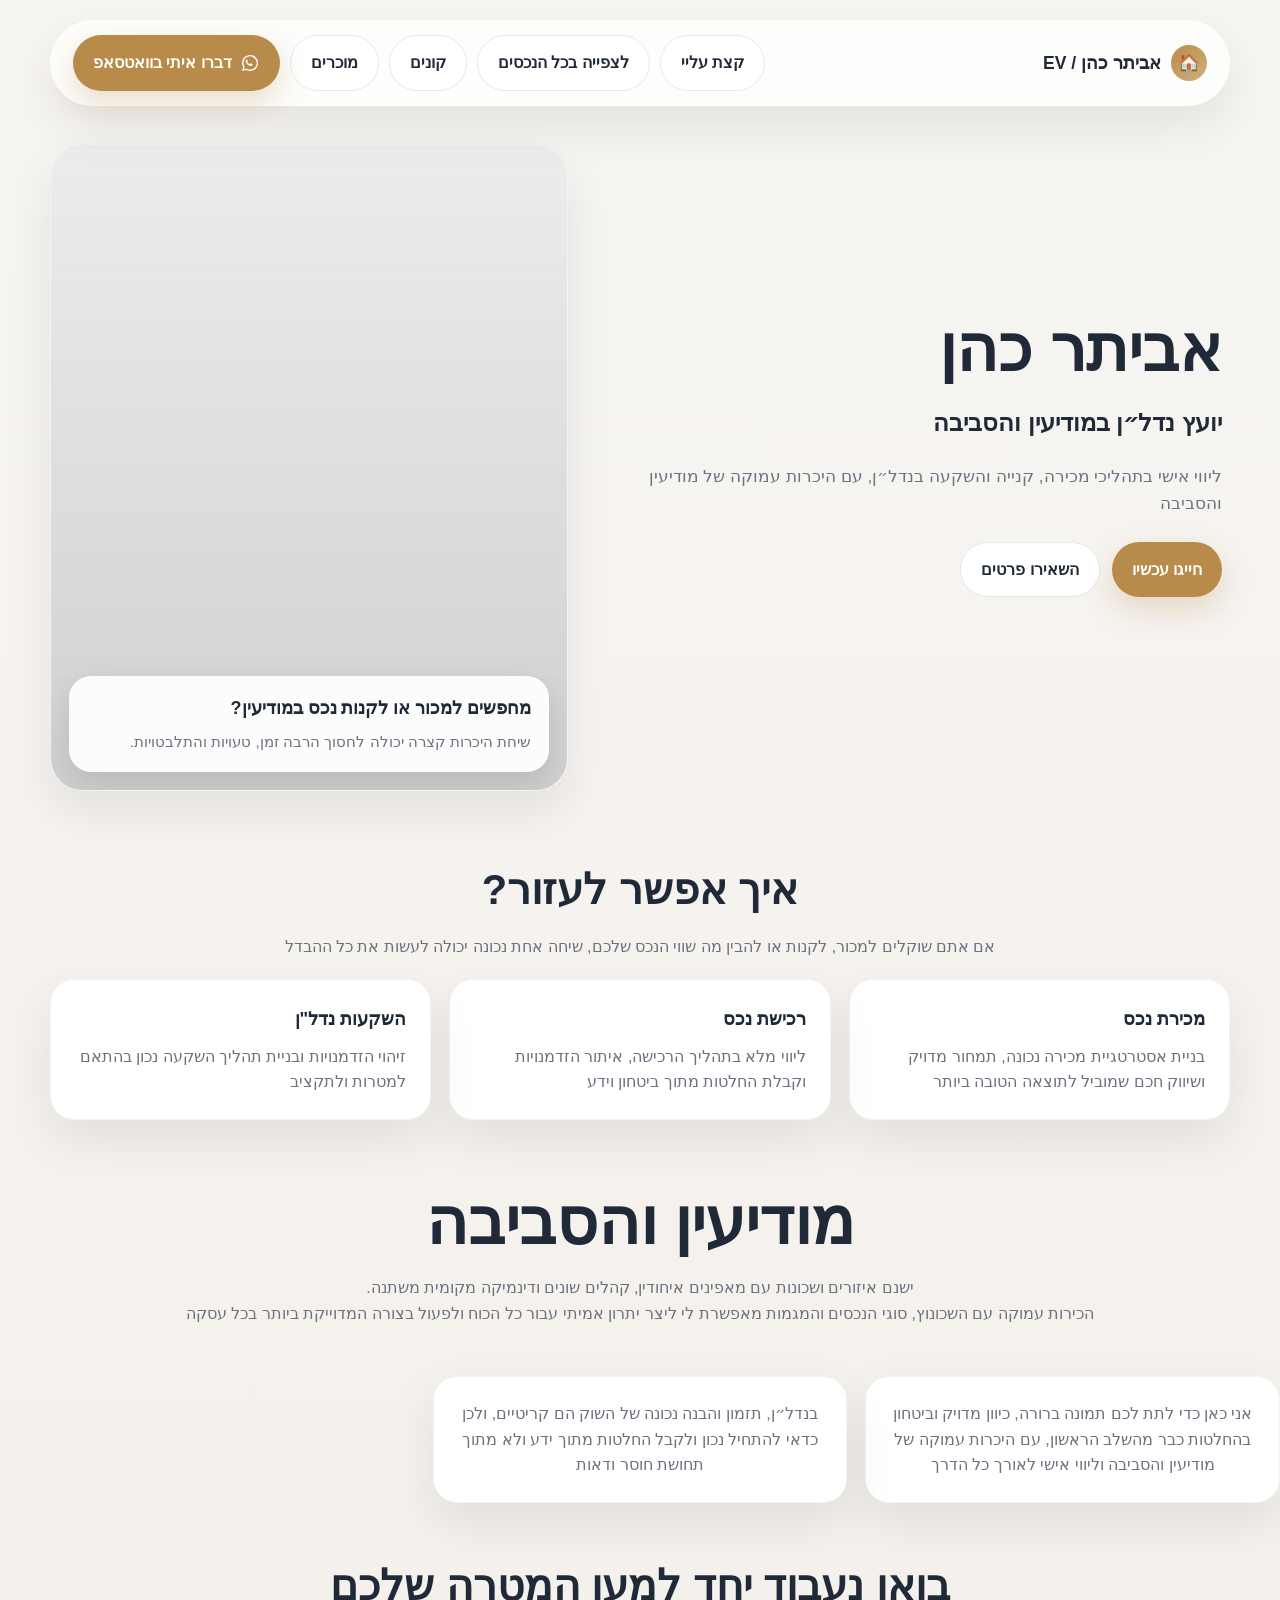
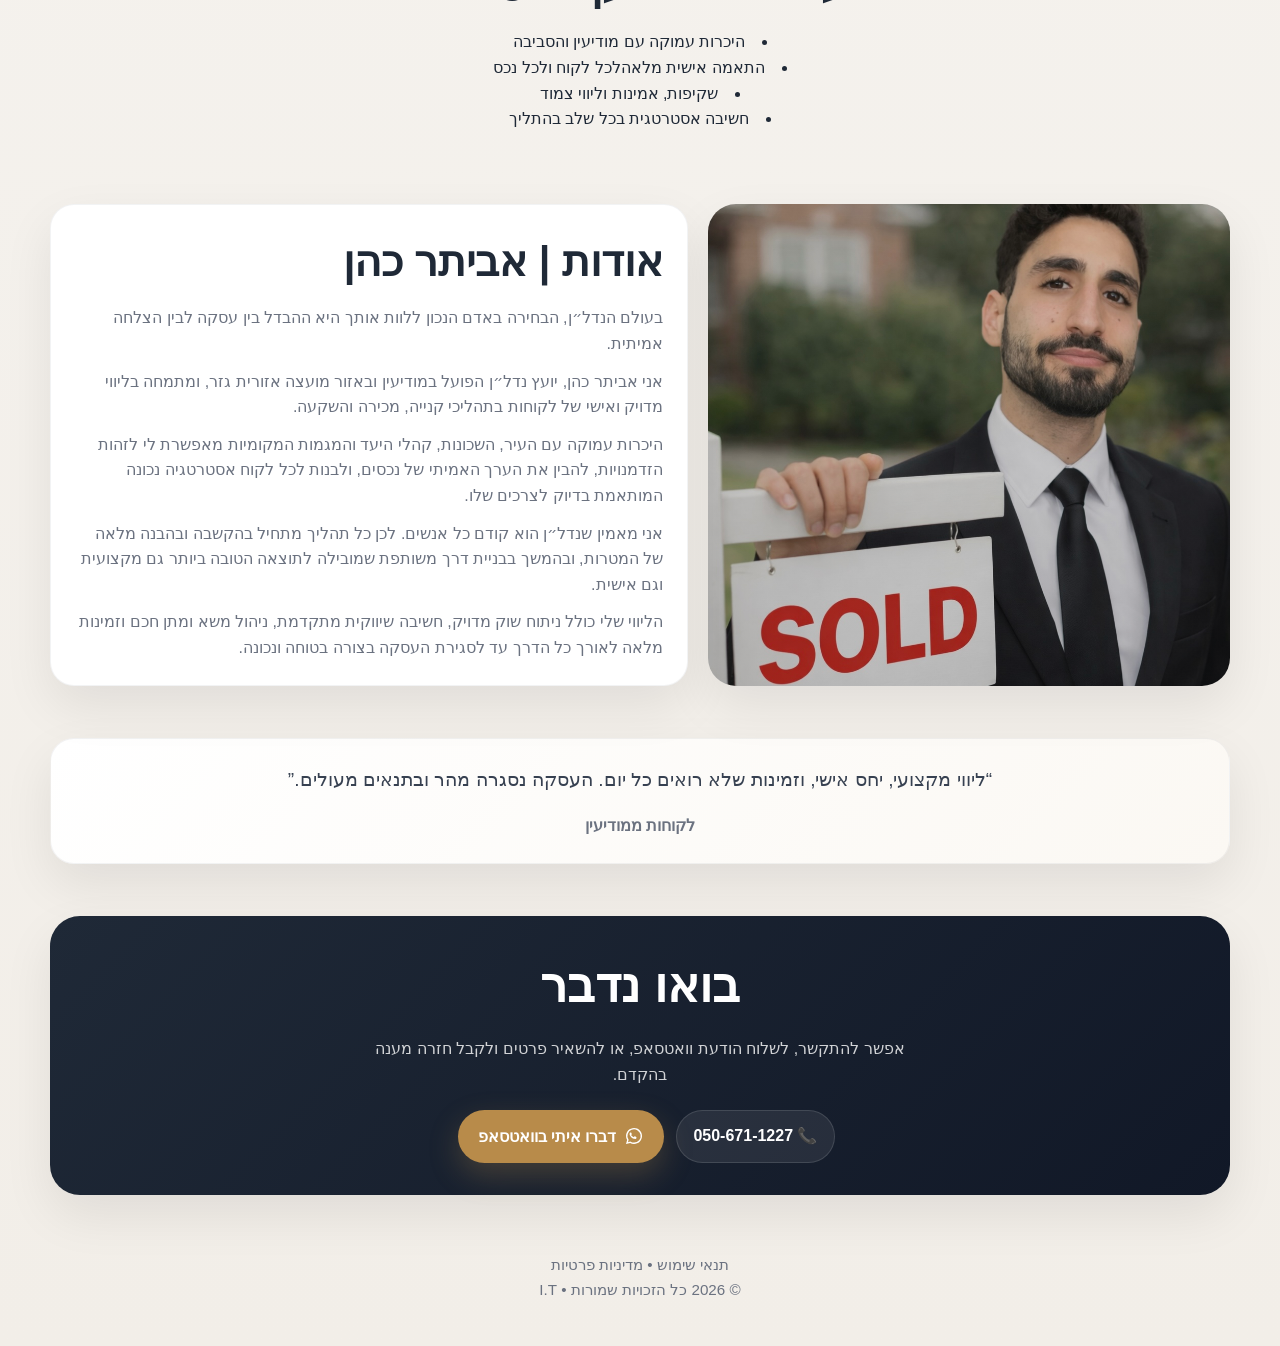
==== commit 3be5d861: "fix text & add sections" ====
--- a/index.html
+++ b/index.html
@@ -34,20 +34,14 @@
     <section class="hero">
       <div class="container hero-grid">
         <div class="hero-copy">
-          <div class="eyebrow">יועץ נדל"ן במודיעין והסביבה</div>
-          <h1>למצוא את הבית הנכון, בלי כאב ראש ובלי לבזבז זמן</h1>
+          <h1>אביתר כהן </h1>
+          <h2>יועץ נדל״ן במודיעין והסביבה</h2>
           <p>
             ליווי אישי בתהליכי מכירה, קנייה והשקעה בנדל״ן, עם היכרות עמוקה של מודיעין והסביבה
           </p>
           <div class="hero-actions">
             <a class="btn btn-primary" href="tel:+972506711227">חייגו עכשיו</a>
             <a class="btn btn-secondary" href="#contact">השאירו פרטים</a>
-          </div>
-          <div class="quick-points">
-            <div class="chip">ליווי אישי</div>
-            <div class="chip">התמחות במודיעין</div>
-            <div class="chip">מענה מהיר</div>
-            <div class="chip">ניסיון במכירה וקנייה</div>
           </div>
         </div>
 
@@ -65,13 +59,13 @@
     <section>
       <div class="container">
         <div class="section-title">
-          <h2>איך אני יכול לעזור לכם</h2>
-          <p>אפשר להשאיר את שלושת הכרטיסים האלו או לשנות את הטקסטים בקלות.</p>
+          <h2>איך אפשר לעזור?</h2>
+          <p>אם אתם שוקלים למכור, לקנות או להבין מה שווי הנכס שלכם, שיחה אחת נכונה יכולה לעשות את כל ההבדל</p>
         </div>
         <div class="cards-3">
           <div class="card">
             <a href="buyers.html">
-            <h3>מכירת דירה</h3>
+            <h3>מכירת נכס</h3>
             <p>בניית אסטרטגיית מכירה נכונה, תמחור מדויק ושיווק חכם שמוביל לתוצאה הטובה ביותר </p>
             </a>
           </div>
@@ -89,6 +83,27 @@
           </a>
         </div>
       </div>
+      <div class="section-title">
+          <h1 style="margin-top: 50px;">מודיעין והסביבה</h1>
+          <p>ישנם איזורים ושכונות עם מאפינים איחודין, קהלים שונים ודינמיקה מקומית משתנה.</p>
+          <p>הכירות עמוקה עם השכונוץ, סוגי הנכסים והמגמות מאפשרת לי ליצר יתרון אמיתי עבור כל הכוח ולפעול בצורה המדוייקת ביותר בכל עסקה
+          </p>
+          <div class="cards-3" style="margin-top: 50px;">
+          <div class="card">
+            <p>אני כאן כדי לתת לכם תמונה ברורה, כיוון מדויק וביטחון בהחלטות כבר מהשלב הראשון, עם היכרות עמוקה של מודיעין והסביבה וליווי אישי לאורך כל הדרך</p>
+            </a>
+          </div>
+          <div class="card">
+            <p>בנדל״ן, תזמון והבנה נכונה של השוק הם קריטיים, ולכן כדאי להתחיל נכון ולקבל החלטות מתוך ידע ולא מתוך תחושת חוסר ודאות</p>
+            </a>
+          </div>
+        </div>
+          <h2 style="margin-top: 50px;">בואו נעבוד יחד למען המטרה שלכם</h2>
+          <li>היכרות עמוקה עם מודיעין והסביבה</li>
+          <li>התאמה אישית מלאהלכל לקוח ולכל נכס</li>
+          <li>שקיפות, אמינות וליווי צמוד</li>
+          <li>חשיבה אסטרטגית בכל שלב בהתליך</li>
+        </div>
     </section>
 
     <section id="about">
@@ -113,19 +128,6 @@
           <p>
            הליווי שלי כולל ניתוח שוק מדויק, חשיבה שיווקית מתקדמת, ניהול משא ומתן חכם וזמינות מלאה לאורך כל הדרך עד לסגירת העסקה בצורה בטוחה ונכונה. 
           </p>
-          <div class="stats">
-            <div class="stat">
-              <strong>8+</strong>
-              <span>שנות ניסיון</span>
-            </div>
-            <div class="stat">
-              <strong>120+</strong>
-              <span>לקוחות מרוצים</span>
-            </div>
-            <div class="stat">
-              <strong>100%</strong>
-              <span>ליווי אישי</span>
-            </div>
           </div>
         </div>
       </div>
@@ -145,7 +147,7 @@
     <section id="contact">
       <div class="container">
         <div class="cta">
-          <h2 style="margin:0; font-size: clamp(1.8rem, 4vw, 3rem);">רוצים לדבר על הנכס הבא שלכם?</h2>
+          <h2 style="margin:0; font-size: clamp(1.8rem, 4vw, 3rem);">בואו נדבר</h2>
           <p>
             אפשר להתקשר, לשלוח הודעת וואטסאפ, או להשאיר פרטים ולקבל חזרה מענה בהקדם.
           </p>
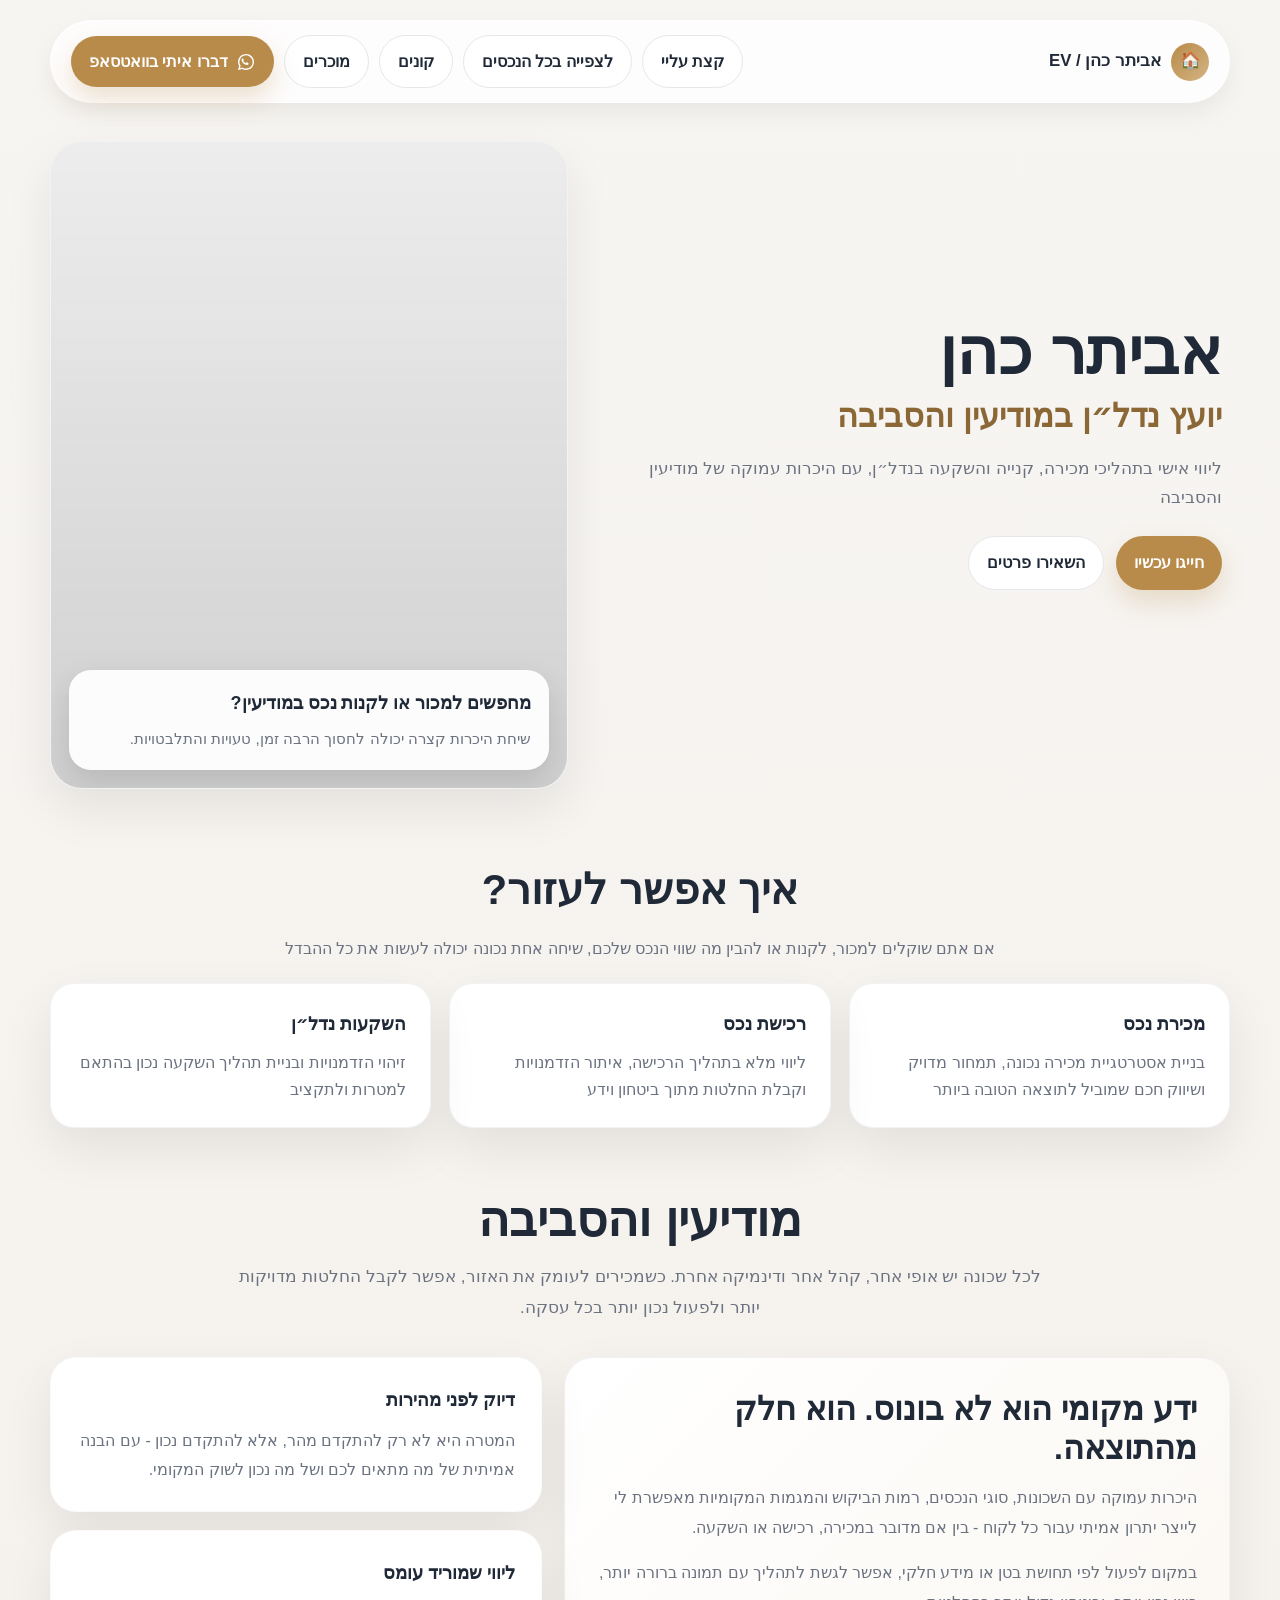
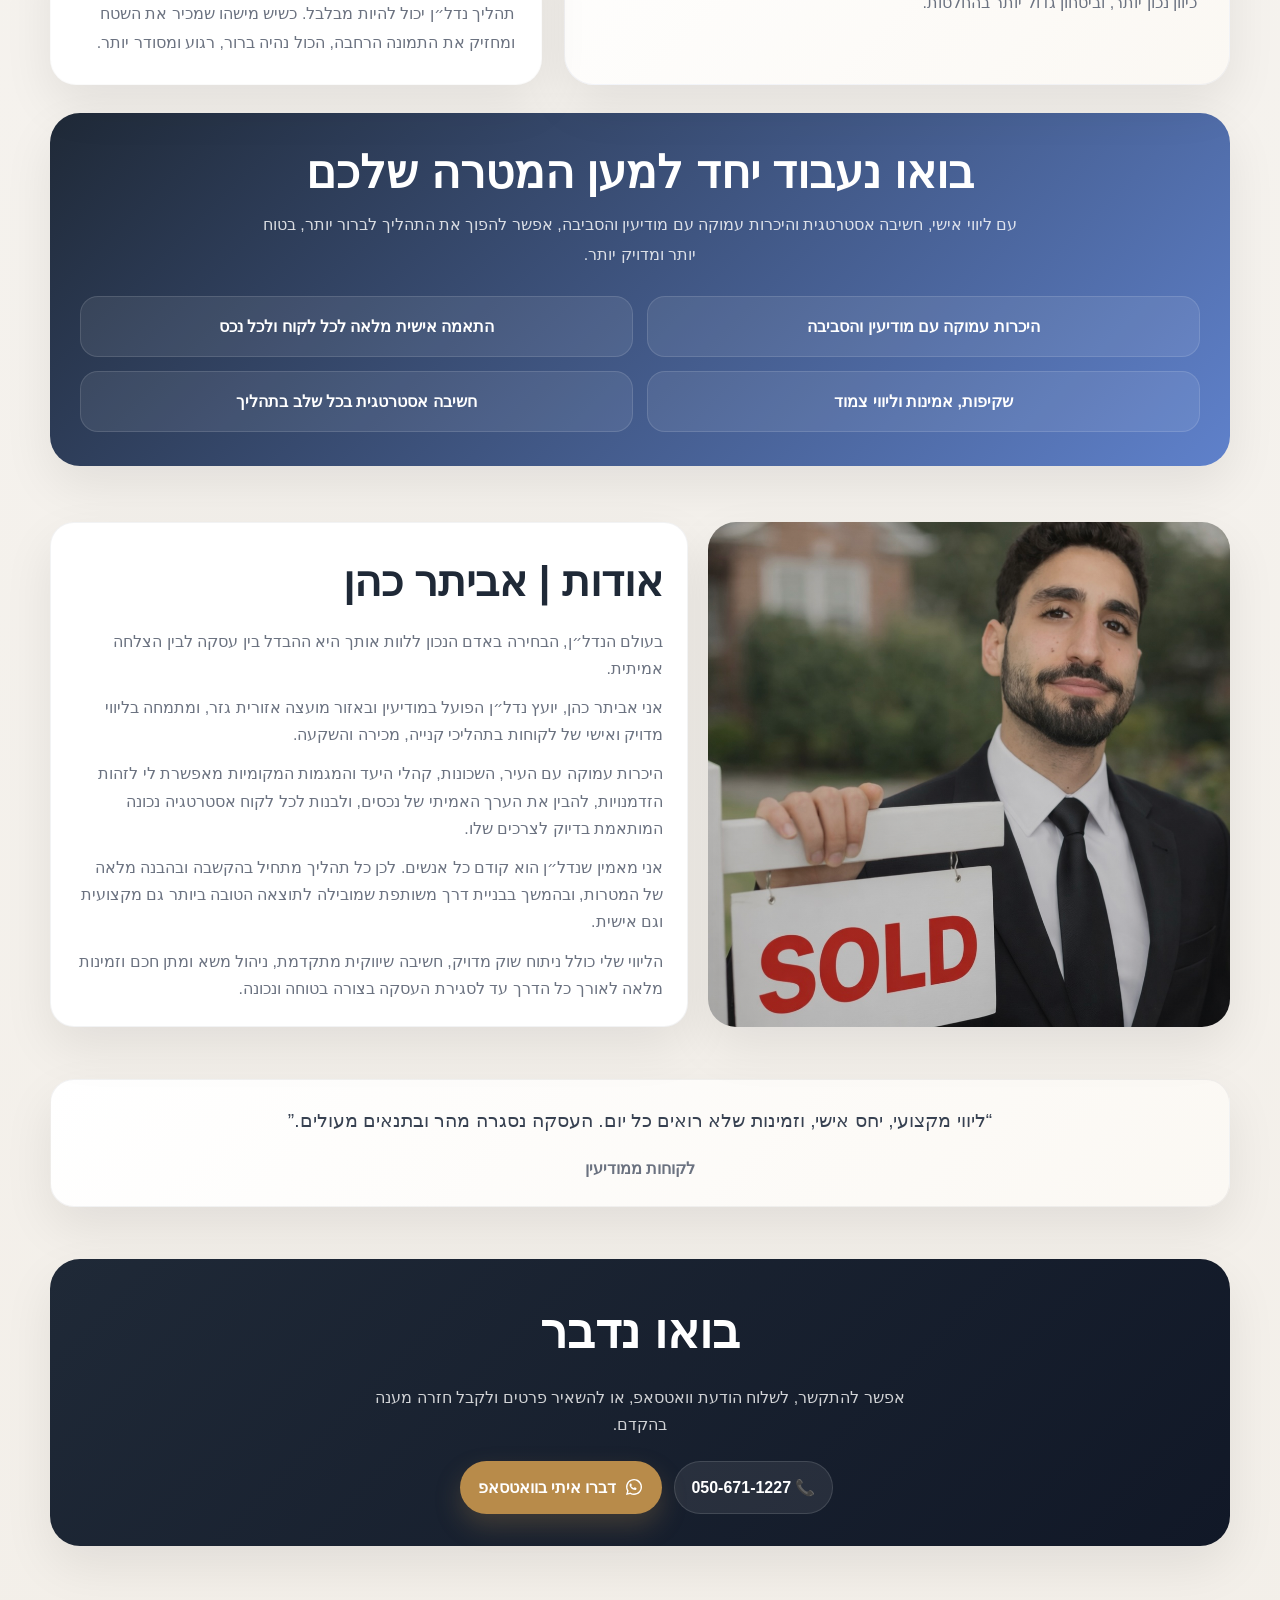
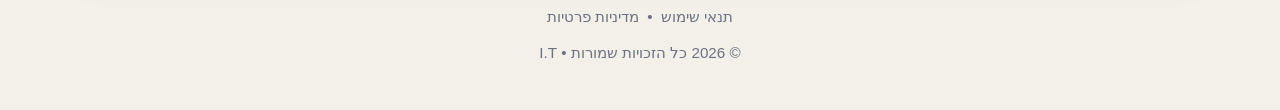
==== commit 7c04a2f5: "Change the css & add lets work together section" ====
--- a/index.html
+++ b/index.html
@@ -1,7 +1,8 @@
 <!DOCTYPE html>
 <html lang="he" dir="rtl">
 <head>
-  <link rel="stylesheet" href="styles.css">
+  <link rel="stylesheet" href="css/global.css">
+  <link rel="stylesheet" href="css/home.css">
   <meta charset="UTF-8" />
   <meta name="viewport" content="width=device-width, initial-scale=1.0" />
   <title>אביתר כהן מתווך נדל״ן במודיעין</title>
@@ -56,54 +57,98 @@
       </div>
     </section>
 
-    <section>
-      <div class="container">
-        <div class="section-title">
-          <h2>איך אפשר לעזור?</h2>
-          <p>אם אתם שוקלים למכור, לקנות או להבין מה שווי הנכס שלכם, שיחה אחת נכונה יכולה לעשות את כל ההבדל</p>
-        </div>
-        <div class="cards-3">
-          <div class="card">
-            <a href="buyers.html">
+      <section>
+    <div class="container">
+      <div class="section-title">
+        <h2>איך אפשר לעזור?</h2>
+        <p>אם אתם שוקלים למכור, לקנות או להבין מה שווי הנכס שלכם, שיחה אחת נכונה יכולה לעשות את כל ההבדל</p>
+      </div>
+
+      <div class="cards-3">
+        <div class="card">
+          <a href="sellers.html">
             <h3>מכירת נכס</h3>
-            <p>בניית אסטרטגיית מכירה נכונה, תמחור מדויק ושיווק חכם שמוביל לתוצאה הטובה ביותר </p>
-            </a>
-          </div>
-          <div class="card">
-            <a href="sellers.html">
+            <p>בניית אסטרטגיית מכירה נכונה, תמחור מדויק ושיווק חכם שמוביל לתוצאה הטובה ביותר</p>
+          </a>
+        </div>
+
+        <div class="card">
+          <a href="buyers.html">
             <h3>רכישת נכס</h3>
             <p>ליווי מלא בתהליך הרכישה, איתור הזדמנויות וקבלת החלטות מתוך ביטחון וידע</p>
-            </a>
-          </div>
-          <div class="card">
-            <a href="buyers.html">
-            <h3>השקעות נדל"ן</h3>
+          </a>
+        </div>
+
+        <div class="card">
+          <a href="buyers.html">
+            <h3>השקעות נדל״ן</h3>
             <p>זיהוי הזדמנויות ובניית תהליך השקעה נכון בהתאם למטרות ולתקציב</p>
-          </div>
           </a>
         </div>
       </div>
-      <div class="section-title">
-          <h1 style="margin-top: 50px;">מודיעין והסביבה</h1>
-          <p>ישנם איזורים ושכונות עם מאפינים איחודין, קהלים שונים ודינמיקה מקומית משתנה.</p>
-          <p>הכירות עמוקה עם השכונוץ, סוגי הנכסים והמגמות מאפשרת לי ליצר יתרון אמיתי עבור כל הכוח ולפעול בצורה המדוייקת ביותר בכל עסקה
-          </p>
-          <div class="cards-3" style="margin-top: 50px;">
-          <div class="card">
-            <p>אני כאן כדי לתת לכם תמונה ברורה, כיוון מדויק וביטחון בהחלטות כבר מהשלב הראשון, עם היכרות עמוקה של מודיעין והסביבה וליווי אישי לאורך כל הדרך</p>
-            </a>
-          </div>
-          <div class="card">
-            <p>בנדל״ן, תזמון והבנה נכונה של השוק הם קריטיים, ולכן כדאי להתחיל נכון ולקבל החלטות מתוך ידע ולא מתוך תחושת חוסר ודאות</p>
-            </a>
-          </div>
-        </div>
-          <h2 style="margin-top: 50px;">בואו נעבוד יחד למען המטרה שלכם</h2>
-          <li>היכרות עמוקה עם מודיעין והסביבה</li>
-          <li>התאמה אישית מלאהלכל לקוח ולכל נכס</li>
-          <li>שקיפות, אמינות וליווי צמוד</li>
-          <li>חשיבה אסטרטגית בכל שלב בהתליך</li>
-        </div>
+    </div>
+      </section>
+
+        <section class="market-section">
+      <div class="container">
+        <div class="market-header">
+          <h2>מודיעין והסביבה</h2>
+          <p>
+            לכל שכונה יש אופי אחר, קהל אחר ודינמיקה אחרת. כשמכירים לעומק את האזור,
+            אפשר לקבל החלטות מדויקות יותר ולפעול נכון יותר בכל עסקה.
+          </p>
+        </div>
+
+        <div class="market-layout">
+          <div class="market-main-card">
+            <h3>ידע מקומי הוא לא בונוס. הוא חלק מהתוצאה.</h3>
+            <p>
+              היכרות עמוקה עם השכונות, סוגי הנכסים, רמות הביקוש והמגמות המקומיות
+              מאפשרת לי לייצר יתרון אמיתי עבור כל לקוח - בין אם מדובר במכירה,
+              רכישה או השקעה.
+            </p>
+            <p>
+              במקום לפעול לפי תחושת בטן או מידע חלקי, אפשר לגשת לתהליך עם
+              תמונה ברורה יותר, כיוון נכון יותר, וביטחון גדול יותר בהחלטות.
+            </p>
+          </div>
+
+          <div class="market-side-cards">
+            <div class="market-mini-card">
+              <h4>דיוק לפני מהירות</h4>
+              <p>
+                המטרה היא לא רק להתקדם מהר, אלא להתקדם נכון - עם הבנה אמיתית של
+                מה מתאים לכם ושל מה נכון לשוק המקומי.
+              </p>
+            </div>
+
+            <div class="market-mini-card">
+              <h4>ליווי שמוריד עומס</h4>
+              <p>
+                תהליך נדל״ן יכול להיות מבלבל. כשיש מישהו שמכיר את השטח ומחזיק את
+                התמונה הרחבה, הכול נהיה ברור, רגוע ומסודר יותר.
+              </p>
+            </div>
+          </div>
+        </div>
+
+        <div class="goal-strip">
+          <div class="goal-strip-content">
+            <h2>בואו נעבוד יחד למען המטרה שלכם</h2>
+            <p>
+              עם ליווי אישי, חשיבה אסטרטגית והיכרות עמוקה עם מודיעין והסביבה,
+              אפשר להפוך את התהליך לברור יותר, בטוח יותר ומדויק יותר.
+            </p>
+          </div>
+
+          <div class="goal-points">
+            <div class="goal-point">היכרות עמוקה עם מודיעין והסביבה</div>
+            <div class="goal-point">התאמה אישית מלאה לכל לקוח ולכל נכס</div>
+            <div class="goal-point">שקיפות, אמינות וליווי צמוד</div>
+            <div class="goal-point">חשיבה אסטרטגית בכל שלב בתהליך</div>
+          </div>
+        </div>
+      </div>
     </section>
 
     <section id="about">
--- a/css/global.css
+++ b/css/global.css
@@ -0,0 +1,317 @@
+:root {
+  --bg: #f7f5f2;
+  --surface: #ffffff;
+  --surface-soft: #fcfbf9;
+  --text: #1f2937;
+  --muted: #6b7280;
+  --accent: #b88b4a;
+  --accent-dark: #8b6736;
+  --line: #e5e7eb;
+  --shadow: 0 20px 50px rgba(0, 0, 0, 0.08);
+  --shadow-soft: 0 10px 24px rgba(0, 0, 0, 0.06);
+  --radius: 24px;
+  --max: 1180px;
+}
+
+* {
+  box-sizing: border-box;
+}
+
+html {
+  scroll-behavior: smooth;
+}
+
+body {
+  margin: 0;
+  font-family: Arial, Helvetica, sans-serif;
+  background: linear-gradient(180deg, #f7f5f2 0%, #f3efe9 100%);
+  color: var(--text);
+  line-height: 1.7;
+}
+
+a {
+  text-decoration: none;
+  color: inherit;
+}
+
+img {
+  max-width: 100%;
+  display: block;
+}
+
+button,
+input,
+select {
+  font: inherit;
+}
+
+.container {
+  width: min(calc(100% - 32px), var(--max));
+  margin: 0 auto;
+}
+
+.topbar {
+  padding: 20px 0;
+}
+
+.topbar-inner {
+  background: rgba(255, 255, 255, 0.82);
+  border: 1px solid rgba(255, 255, 255, 0.75);
+  box-shadow: var(--shadow-soft);
+  border-radius: 999px;
+  padding: 14px 20px;
+  display: flex;
+  align-items: center;
+  justify-content: space-between;
+  gap: 16px;
+}
+
+.brand {
+  font-size: 1.05rem;
+  font-weight: 700;
+  display: flex;
+  align-items: center;
+  gap: 10px;
+}
+
+.brand-badge {
+  width: 38px;
+  height: 38px;
+  border-radius: 50%;
+  background: linear-gradient(135deg, var(--accent), #d4b382);
+  display: grid;
+  place-items: center;
+  color: white;
+  font-weight: 700;
+}
+
+.top-actions {
+  display: flex;
+  align-items: center;
+  gap: 10px;
+  flex-wrap: wrap;
+}
+
+.nav-link {
+  padding: 10px 14px;
+  border-radius: 999px;
+  color: var(--muted);
+  font-weight: 700;
+}
+
+.nav-link:hover,
+.nav-link.active {
+  background: #fff;
+  color: var(--text);
+}
+
+.btn {
+  display: inline-flex;
+  align-items: center;
+  justify-content: center;
+  border-radius: 999px;
+  padding: 12px 18px;
+  font-weight: 700;
+  transition: 0.2s ease;
+  border: none;
+  cursor: pointer;
+}
+
+.btn-primary {
+  background: var(--accent);
+  color: #fff;
+  box-shadow: 0 12px 26px rgba(184, 139, 74, 0.25);
+}
+
+.btn-primary:hover {
+  background: var(--accent-dark);
+}
+
+.btn-secondary {
+  background: #fff;
+  color: var(--text);
+  border: 1px solid var(--line);
+}
+
+.eyebrow {
+  display: inline-block;
+  background: rgba(184, 139, 74, 0.12);
+  color: var(--accent-dark);
+  border: 1px solid rgba(184, 139, 74, 0.2);
+  border-radius: 999px;
+  padding: 8px 14px;
+  font-size: 0.92rem;
+  font-weight: 700;
+  margin-bottom: 14px;
+}
+
+.whatsapp-btn {
+  display: inline-flex;
+  align-items: center;
+  gap: 8px;
+}
+
+.whatsapp-icon {
+  width: 20px;
+  height: 20px;
+  fill: currentColor;
+  flex-shrink: 0;
+}
+
+.footer-links {
+  display: flex;
+  justify-content: center;
+  gap: 8px;
+  flex-wrap: wrap;
+  margin-bottom: 10px;
+}
+
+footer {
+  text-align: center;
+  padding: 32px 16px 44px;
+  color: var(--muted);
+  font-size: 0.95rem;
+}
+
+@media (max-width: 720px) {
+  .topbar-inner {
+    border-radius: 24px;
+    flex-direction: column;
+    align-items: stretch;
+  }
+
+  .top-actions {
+    justify-content: center;
+  }
+}
+.market-header h2 {
+  margin: 0 0 14px;
+  font-size: clamp(2rem, 4vw, 3rem);
+  line-height: 1.1;
+}
+
+.market-header p {
+  margin: 0;
+  color: var(--muted);
+  font-size: 1.05rem;
+  line-height: 1.85;
+}
+
+.market-layout {
+  display: grid;
+  grid-template-columns: 1.15fr 0.85fr;
+  gap: 22px;
+  align-items: stretch;
+  margin-bottom: 28px;
+}
+
+.market-main-card {
+  background: linear-gradient(135deg, #ffffff 0%, #fbf8f3 100%);
+  border: 1px solid rgba(22, 63, 152, 0.05);
+  border-radius: 30px;
+  padding: 32px;
+  box-shadow: var(--shadow);
+}
+
+.market-main-card h3 {
+  margin: 0 0 16px;
+  font-size: clamp(1.4rem, 3vw, 2rem);
+  line-height: 1.2;
+}
+
+.market-main-card p {
+  margin: 0 0 14px;
+  color: var(--muted);
+  line-height: 1.9;
+}
+
+.market-main-card p:last-child {
+  margin-bottom: 0;
+}
+
+.market-side-cards {
+  display: grid;
+  gap: 18px;
+}
+
+.market-mini-card {
+  background: var(--surface);
+  border: 1px solid rgba(148, 151, 159, 0.05);
+  border-radius: 26px;
+  padding: 26px;
+  box-shadow: var(--shadow);
+  display: flex;
+  flex-direction: column;
+  justify-content: center;
+}
+
+.market-mini-card h4 {
+  margin: 0 0 12px;
+  font-size: 1.15rem;
+}
+
+.market-mini-card p {
+  margin: 0;
+  color: var(--muted);
+  line-height: 1.8;
+}
+
+.goal-strip {
+  margin-top: 8px;
+  background: linear-gradient(135deg, #1f2937 0%, #5f81cb 100%);
+  color: white;
+  border-radius: 30px;
+  padding: 34px 30px;
+  box-shadow: var(--shadow);
+}
+
+.goal-strip-content {
+  text-align: center;
+  max-width: 760px;
+  margin: 0 auto 26px;
+}
+
+.goal-strip-content h2 {
+  margin: 0 0 12px;
+  font-size: clamp(1.8rem, 4vw, 2.8rem);
+  line-height: 1.15;
+}
+
+.goal-strip-content p {
+  margin: 0;
+  color: rgba(255, 255, 255, 0.82);
+  line-height: 1.85;
+}
+
+.goal-points {
+  display: grid;
+  grid-template-columns: repeat(2, minmax(0, 1fr));
+  gap: 14px;
+}
+
+.goal-point {
+  background: rgba(255, 255, 255, 0.08);
+  border: 1px solid rgba(255, 255, 255, 0.12);
+  border-radius: 18px;
+  padding: 16px 18px;
+  font-weight: 700;
+  text-align: center;
+}
+
+@media (max-width: 980px) {
+  .market-layout {
+    grid-template-columns: 1fr;
+  }
+
+  .goal-points {
+    grid-template-columns: 1fr;
+  }
+}
+
+@media (max-width: 640px) {
+  .market-main-card,
+  .market-mini-card,
+  .goal-strip {
+    padding: 22px;
+  }
+}
--- a/css/home.css
+++ b/css/home.css
@@ -0,0 +1,291 @@
+.hero {
+  padding: 18px 0 40px;
+}
+
+.hero-grid {
+  display: grid;
+  grid-template-columns: 1.1fr 0.9fr;
+  gap: 28px;
+  align-items: center;
+}
+
+.hero-copy {
+  padding: 24px 8px;
+}
+
+.hero-copy h1 {
+  font-size: clamp(2.1rem, 5vw, 4.5rem);
+  line-height: 1.08;
+  margin: 0 0 10px;
+}
+
+.hero-copy h2 {
+  font-size: clamp(1.25rem, 3vw, 2rem);
+  line-height: 1.2;
+  margin: 0 0 18px;
+  color: var(--accent-dark);
+}
+
+.hero-copy p {
+  font-size: 1.08rem;
+  color: var(--muted);
+  margin: 0 0 24px;
+  max-width: 60ch;
+}
+
+.hero-actions {
+  display: flex;
+  gap: 12px;
+  flex-wrap: wrap;
+  margin-bottom: 22px;
+}
+
+.quick-points {
+  display: flex;
+  flex-wrap: wrap;
+  gap: 10px;
+}
+
+.chip {
+  background: rgba(255, 255, 255, 0.85);
+  border: 1px solid var(--line);
+  border-radius: 999px;
+  padding: 10px 14px;
+  font-size: 0.95rem;
+  color: #374151;
+}
+
+.hero-card {
+  background: var(--surface);
+  border-radius: 32px;
+  overflow: hidden;
+  box-shadow: var(--shadow);
+  border: 1px solid rgba(17, 24, 39, 0.05);
+}
+
+.hero-image {
+  aspect-ratio: 4 / 5;
+  background:
+    linear-gradient(rgba(20, 20, 20, 0.08), rgba(20, 20, 20, 0.2)),
+    url("https://images.unsplash.com/photo-1560518883-ce09059eeffa?auto=format&fit=crop&w=1200&q=80")
+      center/cover;
+  position: relative;
+}
+
+.floating-box {
+  position: absolute;
+  left: 18px;
+  bottom: 18px;
+  right: 18px;
+  background: rgba(255, 255, 255, 0.92);
+  backdrop-filter: blur(8px);
+  border-radius: 22px;
+  padding: 18px;
+  box-shadow: 0 12px 30px rgba(0, 0, 0, 0.12);
+}
+
+.floating-box strong {
+  display: block;
+  font-size: 1.12rem;
+  margin-bottom: 6px;
+}
+
+.floating-box span {
+  color: var(--muted);
+  font-size: 0.96rem;
+}
+
+section {
+  padding: 26px 0;
+}
+
+.section-title {
+  text-align: center;
+  margin-bottom: 20px;
+}
+
+.section-title h1 {
+  font-size: clamp(2rem, 4vw, 3rem);
+  margin: 0 0 10px;
+}
+
+.section-title h2 {
+  font-size: clamp(1.6rem, 4vw, 2.6rem);
+  margin: 0 0 10px;
+}
+
+.section-title p {
+  margin: 0 0 10px;
+  color: var(--muted);
+}
+
+.cards-3 {
+  display: grid;
+  grid-template-columns: repeat(3, 1fr);
+  gap: 18px;
+}
+
+.card {
+  background: var(--surface);
+  border-radius: var(--radius);
+  padding: 24px;
+  border: 1px solid rgba(17, 24, 39, 0.05);
+  box-shadow: var(--shadow);
+}
+
+.card h3 {
+  margin: 0 0 10px;
+  font-size: 1.15rem;
+}
+
+.card p {
+  margin: 0;
+  color: var(--muted);
+}
+
+.about {
+  display: grid;
+  grid-template-columns: 0.9fr 1.1fr;
+  gap: 20px;
+  align-items: stretch;
+}
+
+.about-photo {
+  min-height: 450px;
+  border-radius: 28px;
+  overflow: hidden;
+  background:
+    linear-gradient(rgba(20, 20, 20, 0.12), rgba(20, 20, 20, 0.22)),
+    url("../EV-pic.jpg") center/cover;
+  box-shadow: var(--shadow);
+}
+
+.stats {
+  display: grid;
+  grid-template-columns: repeat(3, 1fr);
+  gap: 12px;
+  margin-top: 22px;
+}
+
+.stat {
+  background: #faf8f5;
+  border: 1px solid var(--line);
+  border-radius: 18px;
+  padding: 18px;
+  text-align: center;
+}
+
+.stat strong {
+  display: block;
+  font-size: 1.4rem;
+  margin-bottom: 4px;
+}
+
+.testimonial {
+  background: linear-gradient(135deg, #ffffff 0%, #fbf8f3 100%);
+  text-align: center;
+}
+
+.testimonial blockquote {
+  margin: 0;
+  font-size: 1.2rem;
+  line-height: 1.8;
+  color: #374151;
+}
+
+.testimonial cite {
+  display: block;
+  margin-top: 16px;
+  color: var(--muted);
+  font-style: normal;
+  font-weight: 700;
+}
+
+.cta {
+  padding: 32px;
+  border-radius: 30px;
+  background: linear-gradient(135deg, #1f2937 0%, #111827 100%);
+  color: white;
+  box-shadow: var(--shadow);
+  text-align: center;
+}
+
+.cta p {
+  color: rgba(255, 255, 255, 0.8);
+  max-width: 60ch;
+  margin: 12px auto 0;
+}
+
+.contact-row {
+  display: flex;
+  justify-content: center;
+  gap: 12px;
+  flex-wrap: wrap;
+  margin-top: 22px;
+}
+
+.contact-pill {
+  background: rgba(255, 255, 255, 0.08);
+  color: white;
+  border: 1px solid rgba(255, 255, 255, 0.12);
+  border-radius: 999px;
+  padding: 12px 16px;
+  font-weight: 700;
+}
+
+@media (max-width: 980px) {
+  .hero-grid,
+  .about,
+  .cards-3 {
+    grid-template-columns: 1fr;
+  }
+
+  .stats {
+    grid-template-columns: 1fr;
+  }
+
+  .hero-copy {
+    padding-top: 0;
+  }
+}
+
+@media (max-width: 640px) {
+  .top-actions,
+  .hero-actions {
+    flex-direction: column;
+  }
+
+  .btn {
+    width: 100%;
+  }
+
+  .hero-copy h1 {
+    font-size: 2.2rem;
+  }
+
+  .card,
+  .cta {
+    padding: 20px;
+  }
+}
+.market-section {
+  padding: 40px 0 30px;
+}
+
+.market-header {
+  text-align: center;
+  max-width: 820px;
+  margin: 0 auto 34px;
+}
+
+.section-kicker {
+  display: inline-block;
+  margin-bottom: 14px;
+  padding: 8px 14px;
+  border-radius: 999px;
+  background: rgba(184, 139, 74, 0.12);
+  color: var(--accent-dark);
+  border: 1px solid rgba(184, 139, 74, 0.22);
+  font-size: 0.92rem;
+  font-weight: 700;
+}
